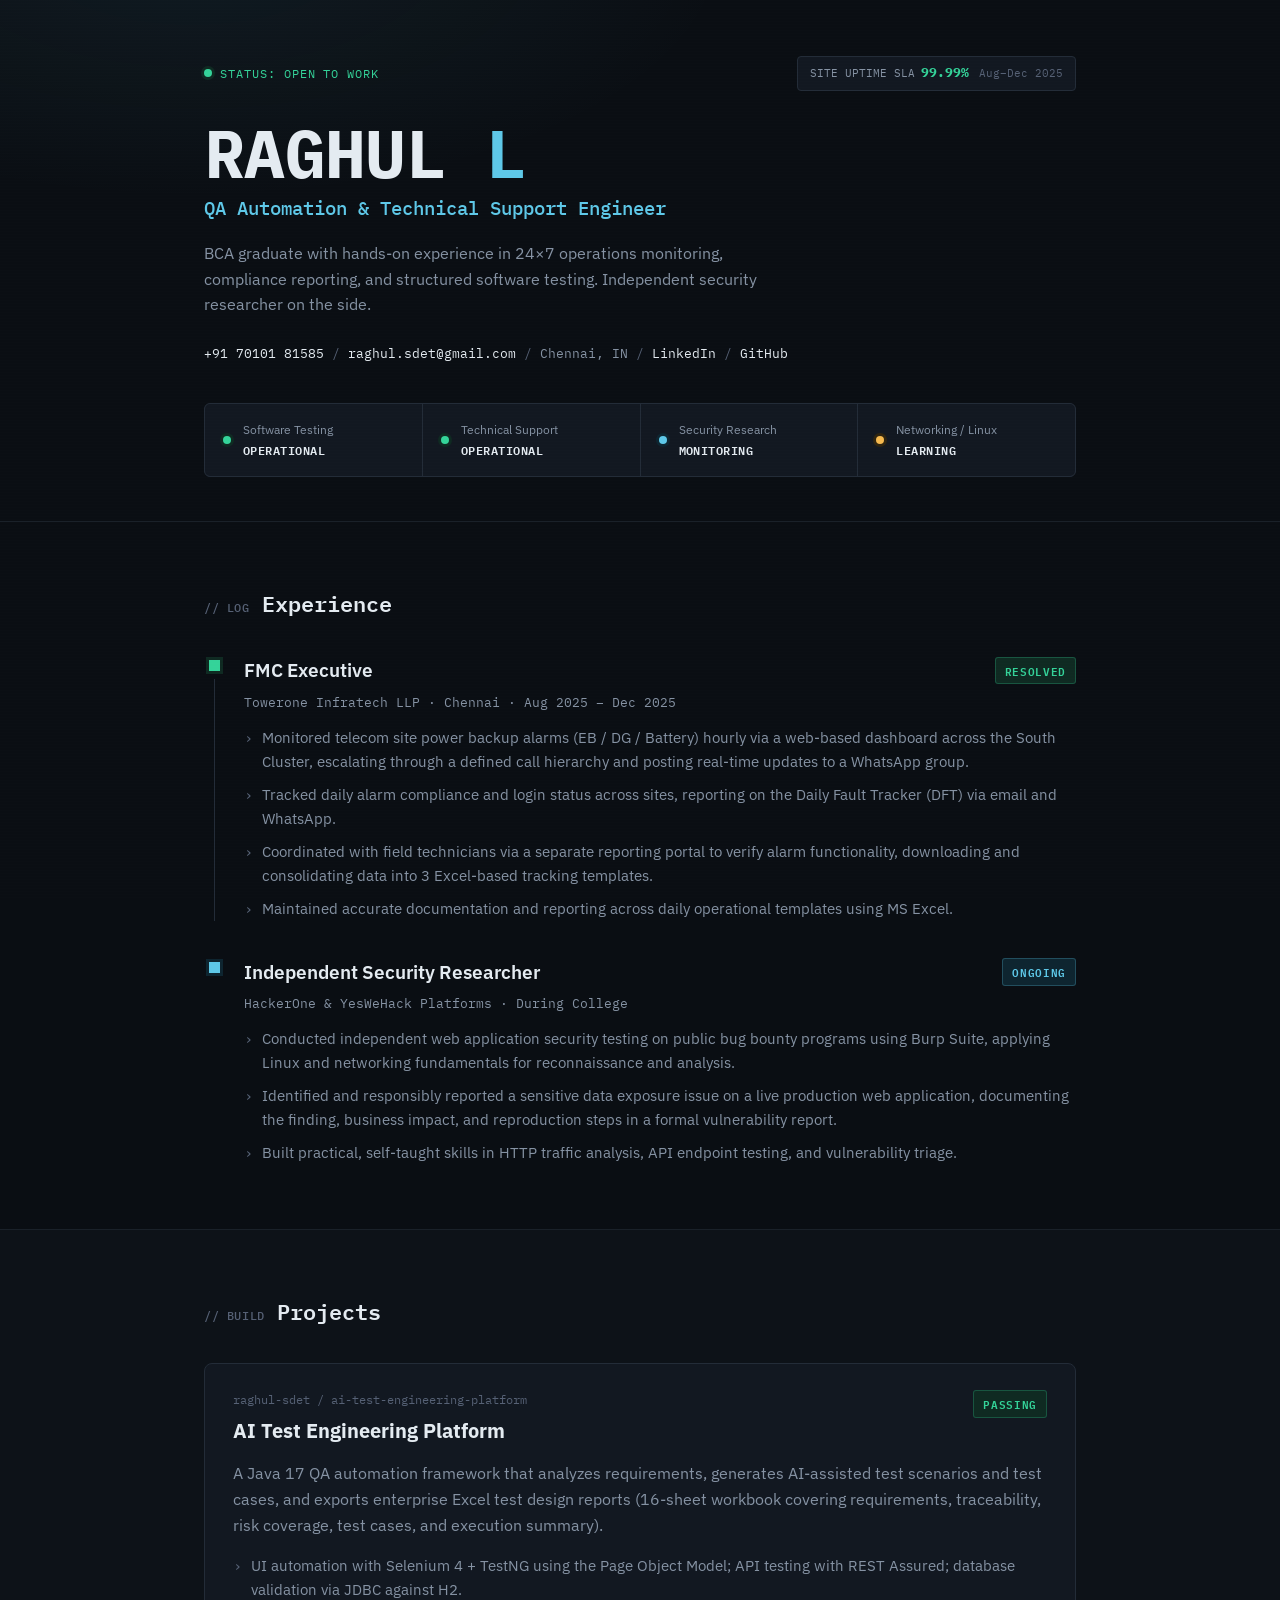
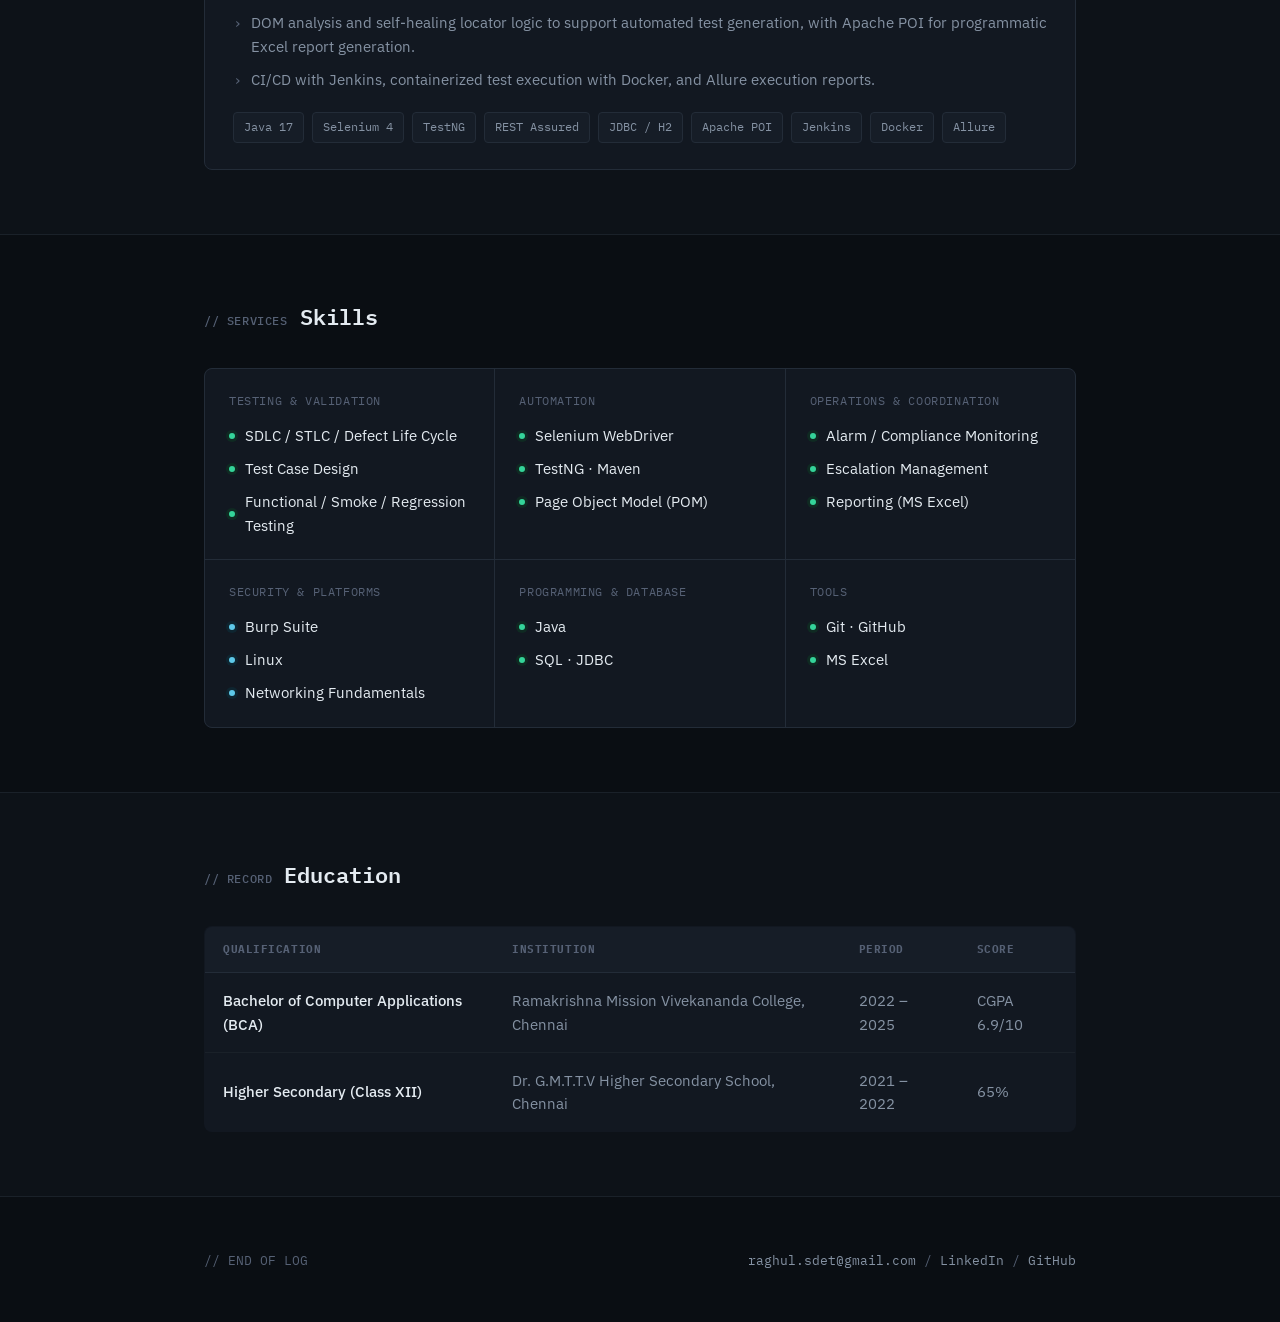
==== index.html @ d91e7045 "Add files via upload" ====
<!DOCTYPE html>
<html lang="en">
<head>
<meta charset="UTF-8">
<meta name="viewport" content="width=device-width, initial-scale=1.0">
<title>Raghul L — QA Automation &amp; Technical Support Engineer</title>
<meta name="description" content="Raghul L — QA Automation and Technical Support Engineer. Manual &amp; automation testing, telecom FMC operations, independent security research.">
<link rel="preconnect" href="https://fonts.googleapis.com">
<link rel="preconnect" href="https://fonts.gstatic.com" crossorigin>
<link href="https://fonts.googleapis.com/css2?family=IBM+Plex+Mono:wght@400;500;600;700&family=IBM+Plex+Sans:wght@400;500;600;700&display=swap" rel="stylesheet">
<link rel="stylesheet" href="style.css">
</head>
<body>

<div class="scanline" aria-hidden="true"></div>

<header class="hero">
  <div class="wrap">
    <div class="hero-top">
      <span class="eyebrow"><span class="dot dot-ok" aria-hidden="true"></span>STATUS: OPEN TO WORK</span>
      <span class="uptime-chip">SITE UPTIME SLA <strong>99.99%</strong><span class="uptime-sub">Aug–Dec 2025</span></span>
    </div>

    <h1 class="hero-name">RAGHUL <span class="cursor">L</span></h1>
    <p class="hero-role">QA Automation &amp; Technical Support Engineer</p>
    <p class="hero-desc">BCA graduate with hands-on experience in 24×7 operations monitoring, compliance
      reporting, and structured software testing. Independent security researcher on the side.</p>

    <div class="hero-contact">
      <a href="tel:+917010181585">+91 70101 81585</a>
      <span class="sep">/</span>
      <a href="mailto:raghul.sdet@gmail.com">raghul.sdet@gmail.com</a>
      <span class="sep">/</span>
      <span>Chennai, IN</span>
      <span class="sep">/</span>
      <a href="https://www.linkedin.com/in/raghul-l-b46627315/" target="_blank" rel="noopener">LinkedIn</a>
      <span class="sep">/</span>
      <a href="https://github.com/Raghul-sdet" target="_blank" rel="noopener">GitHub</a>
    </div>

    <div class="status-grid" role="list">
      <div class="status-card" role="listitem">
        <span class="status-dot dot-ok"></span>
        <div>
          <p class="status-label">Software Testing</p>
          <p class="status-value">OPERATIONAL</p>
        </div>
      </div>
      <div class="status-card" role="listitem">
        <span class="status-dot dot-ok"></span>
        <div>
          <p class="status-label">Technical Support</p>
          <p class="status-value">OPERATIONAL</p>
        </div>
      </div>
      <div class="status-card" role="listitem">
        <span class="status-dot dot-info"></span>
        <div>
          <p class="status-label">Security Research</p>
          <p class="status-value">MONITORING</p>
        </div>
      </div>
      <div class="status-card" role="listitem">
        <span class="status-dot dot-warn"></span>
        <div>
          <p class="status-label">Networking / Linux</p>
          <p class="status-value">LEARNING</p>
        </div>
      </div>
    </div>
  </div>
</header>

<main>

  <section class="section" id="experience" aria-labelledby="experience-h">
    <div class="wrap">
      <h2 id="experience-h" class="section-title"><span class="tag">// LOG</span>Experience</h2>

      <div class="log">
        <article class="log-entry reveal">
          <div class="log-rail">
            <span class="log-dot dot-ok"></span>
            <span class="log-line" aria-hidden="true"></span>
          </div>
          <div class="log-body">
            <div class="log-head">
              <h3>FMC Executive</h3>
              <span class="badge badge-ok">RESOLVED</span>
            </div>
            <p class="log-meta">Towerone Infratech LLP · Chennai · <time>Aug 2025 – Dec 2025</time></p>
            <ul>
              <li>Monitored telecom site power backup alarms (EB / DG / Battery) hourly via a web-based
                dashboard across the South Cluster, escalating through a defined call hierarchy and
                posting real-time updates to a WhatsApp group.</li>
              <li>Tracked daily alarm compliance and login status across sites, reporting on the Daily
                Fault Tracker (DFT) via email and WhatsApp.</li>
              <li>Coordinated with field technicians via a separate reporting portal to verify alarm
                functionality, downloading and consolidating data into 3 Excel-based tracking templates.</li>
              <li>Maintained accurate documentation and reporting across daily operational templates
                using MS Excel.</li>
            </ul>
          </div>
        </article>

        <article class="log-entry reveal">
          <div class="log-rail">
            <span class="log-dot dot-info"></span>
          </div>
          <div class="log-body">
            <div class="log-head">
              <h3>Independent Security Researcher</h3>
              <span class="badge badge-info">ONGOING</span>
            </div>
            <p class="log-meta">HackerOne &amp; YesWeHack Platforms · During College</p>
            <ul>
              <li>Conducted independent web application security testing on public bug bounty programs
                using Burp Suite, applying Linux and networking fundamentals for reconnaissance and
                analysis.</li>
              <li>Identified and responsibly reported a sensitive data exposure issue on a live
                production web application, documenting the finding, business impact, and reproduction
                steps in a formal vulnerability report.</li>
              <li>Built practical, self-taught skills in HTTP traffic analysis, API endpoint testing,
                and vulnerability triage.</li>
            </ul>
          </div>
        </article>
      </div>
    </div>
  </section>

  <section class="section section-alt" id="projects" aria-labelledby="projects-h">
    <div class="wrap">
      <h2 id="projects-h" class="section-title"><span class="tag">// BUILD</span>Projects</h2>

      <div class="build-card reveal">
        <div class="build-head">
          <div>
            <p class="build-repo">raghul-sdet / ai-test-engineering-platform</p>
            <h3>AI Test Engineering Platform</h3>
          </div>
          <span class="badge badge-ok">PASSING</span>
        </div>
        <p class="build-desc">A Java 17 QA automation framework that analyzes requirements, generates
          AI-assisted test scenarios and test cases, and exports enterprise Excel test design reports
          (16-sheet workbook covering requirements, traceability, risk coverage, test cases, and
          execution summary).</p>
        <ul>
          <li>UI automation with Selenium 4 + TestNG using the Page Object Model; API testing with REST
            Assured; database validation via JDBC against H2.</li>
          <li>DOM analysis and self-healing locator logic to support automated test generation, with
            Apache POI for programmatic Excel report generation.</li>
          <li>CI/CD with Jenkins, containerized test execution with Docker, and Allure execution
            reports.</li>
        </ul>
        <div class="chips">
          <span>Java 17</span><span>Selenium 4</span><span>TestNG</span><span>REST Assured</span>
          <span>JDBC / H2</span><span>Apache POI</span><span>Jenkins</span><span>Docker</span><span>Allure</span>
        </div>
      </div>
    </div>
  </section>

  <section class="section" id="skills" aria-labelledby="skills-h">
    <div class="wrap">
      <h2 id="skills-h" class="section-title"><span class="tag">// SERVICES</span>Skills</h2>

      <div class="service-grid">
        <div class="service-group reveal">
          <p class="service-group-title">Testing &amp; Validation</p>
          <ul class="service-list">
            <li><span class="status-dot dot-ok sm"></span>SDLC / STLC / Defect Life Cycle</li>
            <li><span class="status-dot dot-ok sm"></span>Test Case Design</li>
            <li><span class="status-dot dot-ok sm"></span>Functional / Smoke / Regression Testing</li>
          </ul>
        </div>
        <div class="service-group reveal">
          <p class="service-group-title">Automation</p>
          <ul class="service-list">
            <li><span class="status-dot dot-ok sm"></span>Selenium WebDriver</li>
            <li><span class="status-dot dot-ok sm"></span>TestNG · Maven</li>
            <li><span class="status-dot dot-ok sm"></span>Page Object Model (POM)</li>
          </ul>
        </div>
        <div class="service-group reveal">
          <p class="service-group-title">Operations &amp; Coordination</p>
          <ul class="service-list">
            <li><span class="status-dot dot-ok sm"></span>Alarm / Compliance Monitoring</li>
            <li><span class="status-dot dot-ok sm"></span>Escalation Management</li>
            <li><span class="status-dot dot-ok sm"></span>Reporting (MS Excel)</li>
          </ul>
        </div>
        <div class="service-group reveal">
          <p class="service-group-title">Security &amp; Platforms</p>
          <ul class="service-list">
            <li><span class="status-dot dot-info sm"></span>Burp Suite</li>
            <li><span class="status-dot dot-info sm"></span>Linux</li>
            <li><span class="status-dot dot-info sm"></span>Networking Fundamentals</li>
          </ul>
        </div>
        <div class="service-group reveal">
          <p class="service-group-title">Programming &amp; Database</p>
          <ul class="service-list">
            <li><span class="status-dot dot-ok sm"></span>Java</li>
            <li><span class="status-dot dot-ok sm"></span>SQL · JDBC</li>
          </ul>
        </div>
        <div class="service-group reveal">
          <p class="service-group-title">Tools</p>
          <ul class="service-list">
            <li><span class="status-dot dot-ok sm"></span>Git · GitHub</li>
            <li><span class="status-dot dot-ok sm"></span>MS Excel</li>
          </ul>
        </div>
      </div>
    </div>
  </section>

  <section class="section section-alt" id="education" aria-labelledby="education-h">
    <div class="wrap">
      <h2 id="education-h" class="section-title"><span class="tag">// RECORD</span>Education</h2>

      <table class="record-table reveal">
        <thead>
          <tr><th>Qualification</th><th>Institution</th><th>Period</th><th>Score</th></tr>
        </thead>
        <tbody>
          <tr>
            <td>Bachelor of Computer Applications (BCA)</td>
            <td>Ramakrishna Mission Vivekananda College, Chennai</td>
            <td>2022 – 2025</td>
            <td>CGPA 6.9/10</td>
          </tr>
          <tr>
            <td>Higher Secondary (Class XII)</td>
            <td>Dr. G.M.T.T.V Higher Secondary School, Chennai</td>
            <td>2021 – 2022</td>
            <td>65%</td>
          </tr>
        </tbody>
      </table>
    </div>
  </section>

</main>

<footer class="footer">
  <div class="wrap footer-inner">
    <p>// END OF LOG</p>
    <p class="footer-links">
      <a href="mailto:raghul.sdet@gmail.com">raghul.sdet@gmail.com</a>
      <span class="sep">/</span>
      <a href="https://www.linkedin.com/in/raghul-l-b46627315/" target="_blank" rel="noopener">LinkedIn</a>
      <span class="sep">/</span>
      <a href="https://github.com/Raghul-sdet" target="_blank" rel="noopener">GitHub</a>
    </p>
  </div>
</footer>

<script src="script.js"></script>
</body>
</html>
---- style.css ----
/* ===================================================================
   TOKENS
   =================================================================== */
:root{
  --bg:            #0A0E13;
  --bg-alt:        #0D1218;
  --panel:         #121821;
  --panel-2:       #161D27;
  --border:        #232C38;
  --border-soft:   #1A2129;
  --text:          #E4EBF1;
  --text-muted:    #8592A3;
  --text-dim:      #566175;

  --ok:            #34D399;
  --ok-dim:        #0F2A22;
  --info:          #5EC8E8;
  --info-dim:      #0E2530;
  --warn:          #F5B84E;
  --warn-dim:      #2E2410;
  --alert:         #F0616B;

  --font-display:  'IBM Plex Mono', ui-monospace, monospace;
  --font-body:     'IBM Plex Sans', -apple-system, sans-serif;

  --max: 920px;
}

*{ box-sizing:border-box; }
html{ scroll-behavior:smooth; }

body{
  margin:0;
  background:var(--bg);
  color:var(--text);
  font-family:var(--font-body);
  line-height:1.6;
  -webkit-font-smoothing:antialiased;
}

.wrap{
  max-width:var(--max);
  margin:0 auto;
  padding:0 24px;
}

a{ color:var(--info); text-decoration:none; }
a:hover{ text-decoration:underline; }
a:focus-visible, button:focus-visible{
  outline:2px solid var(--info);
  outline-offset:3px;
  border-radius:2px;
}

ul{ margin:0; padding:0; list-style:none; }

/* faint scanline texture, purely decorative */
.scanline{
  position:fixed; inset:0; pointer-events:none; z-index:50;
  background:repeating-linear-gradient(
    to bottom, rgba(255,255,255,0.012) 0px, rgba(255,255,255,0.012) 1px,
    transparent 1px, transparent 3px
  );
  mix-blend-mode:overlay;
}

/* ===================================================================
   STATUS DOTS / BADGES  (shared vocabulary used throughout)
   =================================================================== */
.dot, .status-dot{
  display:inline-block;
  width:8px; height:8px;
  border-radius:50%;
  flex-shrink:0;
}
.status-dot.sm{ width:6px; height:6px; margin-right:10px; }

.dot-ok, .status-dot.dot-ok, .log-dot.dot-ok{ background:var(--ok); box-shadow:0 0 0 3px var(--ok-dim); }
.dot-info, .status-dot.dot-info, .log-dot.dot-info{ background:var(--info); box-shadow:0 0 0 3px var(--info-dim); }
.dot-warn, .status-dot.dot-warn{ background:var(--warn); box-shadow:0 0 0 3px var(--warn-dim); }

.dot-ok{ animation:pulse-ok 2.6s ease-in-out infinite; }
@keyframes pulse-ok{
  0%,100%{ box-shadow:0 0 0 3px var(--ok-dim); }
  50%{ box-shadow:0 0 0 5px var(--ok-dim); }
}

.badge{
  font-family:var(--font-display);
  font-size:11px;
  font-weight:600;
  letter-spacing:.06em;
  padding:4px 9px;
  border-radius:3px;
  border:1px solid transparent;
  white-space:nowrap;
}
.badge-ok{ color:var(--ok); background:var(--ok-dim); border-color:rgba(52,211,153,.25); }
.badge-info{ color:var(--info); background:var(--info-dim); border-color:rgba(94,200,232,.25); }

/* ===================================================================
   HERO
   =================================================================== */
.hero{
  border-bottom:1px solid var(--border-soft);
  padding:56px 0 44px;
  background:
    radial-gradient(ellipse 900px 420px at 15% -10%, rgba(94,200,232,.07), transparent 60%),
    var(--bg);
}

.hero-top{
  display:flex;
  align-items:center;
  justify-content:space-between;
  flex-wrap:wrap;
  gap:12px;
  margin-bottom:28px;
}

.eyebrow{
  font-family:var(--font-display);
  font-size:12px;
  letter-spacing:.08em;
  color:var(--ok);
  display:inline-flex;
  align-items:center;
  gap:8px;
}

.uptime-chip{
  font-family:var(--font-display);
  font-size:11px;
  color:var(--text-muted);
  border:1px solid var(--border);
  background:var(--panel);
  padding:6px 12px;
  border-radius:4px;
  display:inline-flex;
  align-items:baseline;
  gap:6px;
}
.uptime-chip strong{ color:var(--ok); font-size:13px; }
.uptime-sub{ color:var(--text-dim); margin-left:4px; }

.hero-name{
  font-family:var(--font-display);
  font-weight:700;
  font-size:clamp(40px, 8vw, 68px);
  letter-spacing:-.01em;
  margin:0 0 6px;
  line-height:1;
}
.cursor{
  display:inline-block;
  color:var(--info);
  animation:blink 1.1s step-end infinite;
}
@keyframes blink{ 50%{ opacity:0; } }

.hero-role{
  font-family:var(--font-display);
  font-size:clamp(15px, 2.4vw, 19px);
  color:var(--info);
  margin:0 0 18px;
  font-weight:500;
}

.hero-desc{
  max-width:60ch;
  color:var(--text-muted);
  font-size:16px;
  margin:0 0 26px;
}

.hero-contact{
  font-family:var(--font-display);
  font-size:13px;
  color:var(--text-muted);
  display:flex;
  flex-wrap:wrap;
  gap:8px;
  align-items:center;
  margin-bottom:38px;
}
.hero-contact a{ color:var(--text); }
.hero-contact a:hover{ color:var(--info); }
.sep{ color:var(--text-dim); }

.status-grid{
  display:flex;
  flex-wrap:wrap;
  gap:1px;
  background:var(--border);
  border:1px solid var(--border);
  border-radius:6px;
  overflow:hidden;
}
.status-card{
  background:var(--panel);
  padding:16px 18px;
  display:flex;
  align-items:center;
  gap:12px;
  flex:1 1 210px;
}
.status-label{
  margin:0 0 2px;
  font-size:12px;
  color:var(--text-muted);
}
.status-value{
  margin:0;
  font-family:var(--font-display);
  font-size:12px;
  font-weight:600;
  letter-spacing:.04em;
  color:var(--text);
}

/* ===================================================================
   SECTIONS
   =================================================================== */
.section{ padding:64px 0; }
.section-alt{ background:var(--bg-alt); border-top:1px solid var(--border-soft); border-bottom:1px solid var(--border-soft); }

.section-title{
  font-family:var(--font-display);
  font-size:22px;
  font-weight:600;
  margin:0 0 34px;
  display:flex;
  align-items:baseline;
  gap:12px;
}
.tag{
  font-size:12px;
  color:var(--text-dim);
  font-weight:500;
  letter-spacing:.05em;
}

/* ---- experience log ---- */
.log-entry{
  display:grid;
  grid-template-columns:20px 1fr;
  gap:20px;
  padding-bottom:36px;
}
.log-entry:last-child{ padding-bottom:0; }
.log-rail{ display:flex; flex-direction:column; align-items:center; }
.log-dot{ width:11px; height:11px; margin-top:5px; }
.log-line{ flex:1; width:1px; background:var(--border); margin-top:8px; }

.log-head{
  display:flex;
  align-items:center;
  justify-content:space-between;
  gap:12px;
  flex-wrap:wrap;
}
.log-head h3{ margin:0; font-size:19px; font-weight:600; }
.log-meta{
  font-family:var(--font-display);
  font-size:12.5px;
  color:var(--text-muted);
  margin:6px 0 14px;
}
.log-body ul{ display:flex; flex-direction:column; gap:9px; }
.log-body li{
  position:relative;
  padding-left:18px;
  color:var(--text-muted);
  font-size:15px;
}
.log-body li::before{
  content:"›";
  position:absolute; left:0; top:0;
  color:var(--text-dim);
  font-family:var(--font-display);
}

/* ---- build card (projects) ---- */
.build-card{
  background:var(--panel);
  border:1px solid var(--border);
  border-radius:8px;
  padding:26px 28px;
}
.build-head{
  display:flex;
  align-items:flex-start;
  justify-content:space-between;
  gap:16px;
  margin-bottom:14px;
}
.build-repo{
  font-family:var(--font-display);
  font-size:12px;
  color:var(--text-dim);
  margin:0 0 6px;
}
.build-head h3{ margin:0; font-size:20px; }
.build-desc{ color:var(--text-muted); margin:0 0 16px; }
.build-card ul{ display:flex; flex-direction:column; gap:9px; margin-bottom:20px; }
.build-card li{
  position:relative;
  padding-left:18px;
  color:var(--text-muted);
  font-size:15px;
}
.build-card li::before{
  content:"›";
  position:absolute; left:0; top:0;
  color:var(--text-dim);
  font-family:var(--font-display);
}
.chips{ display:flex; flex-wrap:wrap; gap:8px; }
.chips span{
  font-family:var(--font-display);
  font-size:11.5px;
  color:var(--text-muted);
  border:1px solid var(--border);
  background:var(--panel-2);
  padding:5px 10px;
  border-radius:4px;
}

/* ---- skills / services ---- */
.service-grid{
  display:flex;
  flex-wrap:wrap;
  gap:1px;
  background:var(--border);
  border:1px solid var(--border);
  border-radius:8px;
  overflow:hidden;
}
.service-group{ background:var(--panel); padding:22px 24px; flex:1 1 260px; }
.service-group-title{
  font-family:var(--font-display);
  font-size:12px;
  letter-spacing:.05em;
  color:var(--text-dim);
  margin:0 0 14px;
  text-transform:uppercase;
}
.service-list{ display:flex; flex-direction:column; gap:10px; }
.service-list li{ display:flex; align-items:center; font-size:14.5px; color:var(--text); }

/* ---- education table ---- */
.record-table{
  width:100%;
  border-collapse:collapse;
  font-size:14.5px;
  background:var(--panel);
  border:1px solid var(--border);
  border-radius:8px;
  overflow:hidden;
}
.record-table th{
  text-align:left;
  font-family:var(--font-display);
  font-size:11px;
  letter-spacing:.05em;
  text-transform:uppercase;
  color:var(--text-dim);
  padding:14px 18px;
  border-bottom:1px solid var(--border);
  background:var(--panel-2);
}
.record-table td{
  padding:16px 18px;
  border-bottom:1px solid var(--border-soft);
  color:var(--text-muted);
}
.record-table tr:last-child td{ border-bottom:none; }
.record-table td:first-child{ color:var(--text); font-weight:500; }

/* ===================================================================
   FOOTER
   =================================================================== */
.footer{ padding:40px 0; }
.footer-inner{
  display:flex;
  align-items:center;
  justify-content:space-between;
  flex-wrap:wrap;
  gap:12px;
  font-family:var(--font-display);
  font-size:12.5px;
  color:var(--text-dim);
}
.footer-links a{ color:var(--text-muted); }
.footer-links a:hover{ color:var(--info); }

/* ===================================================================
   REVEAL ON SCROLL
   =================================================================== */
.reveal{
  opacity:0;
  transform:translateY(14px);
  transition:opacity .6s ease, transform .6s ease;
}
.reveal.in{ opacity:1; transform:translateY(0); }

@media (prefers-reduced-motion: reduce){
  html{ scroll-behavior:auto; }
  .dot-ok, .cursor{ animation:none; }
  .reveal{ opacity:1; transform:none; transition:none; }
}

/* ===================================================================
   RESPONSIVE
   =================================================================== */
@media (max-width: 760px){
  .log-entry{ grid-template-columns:14px 1fr; gap:14px; }
  .record-table{ display:block; overflow-x:auto; white-space:nowrap; }
}
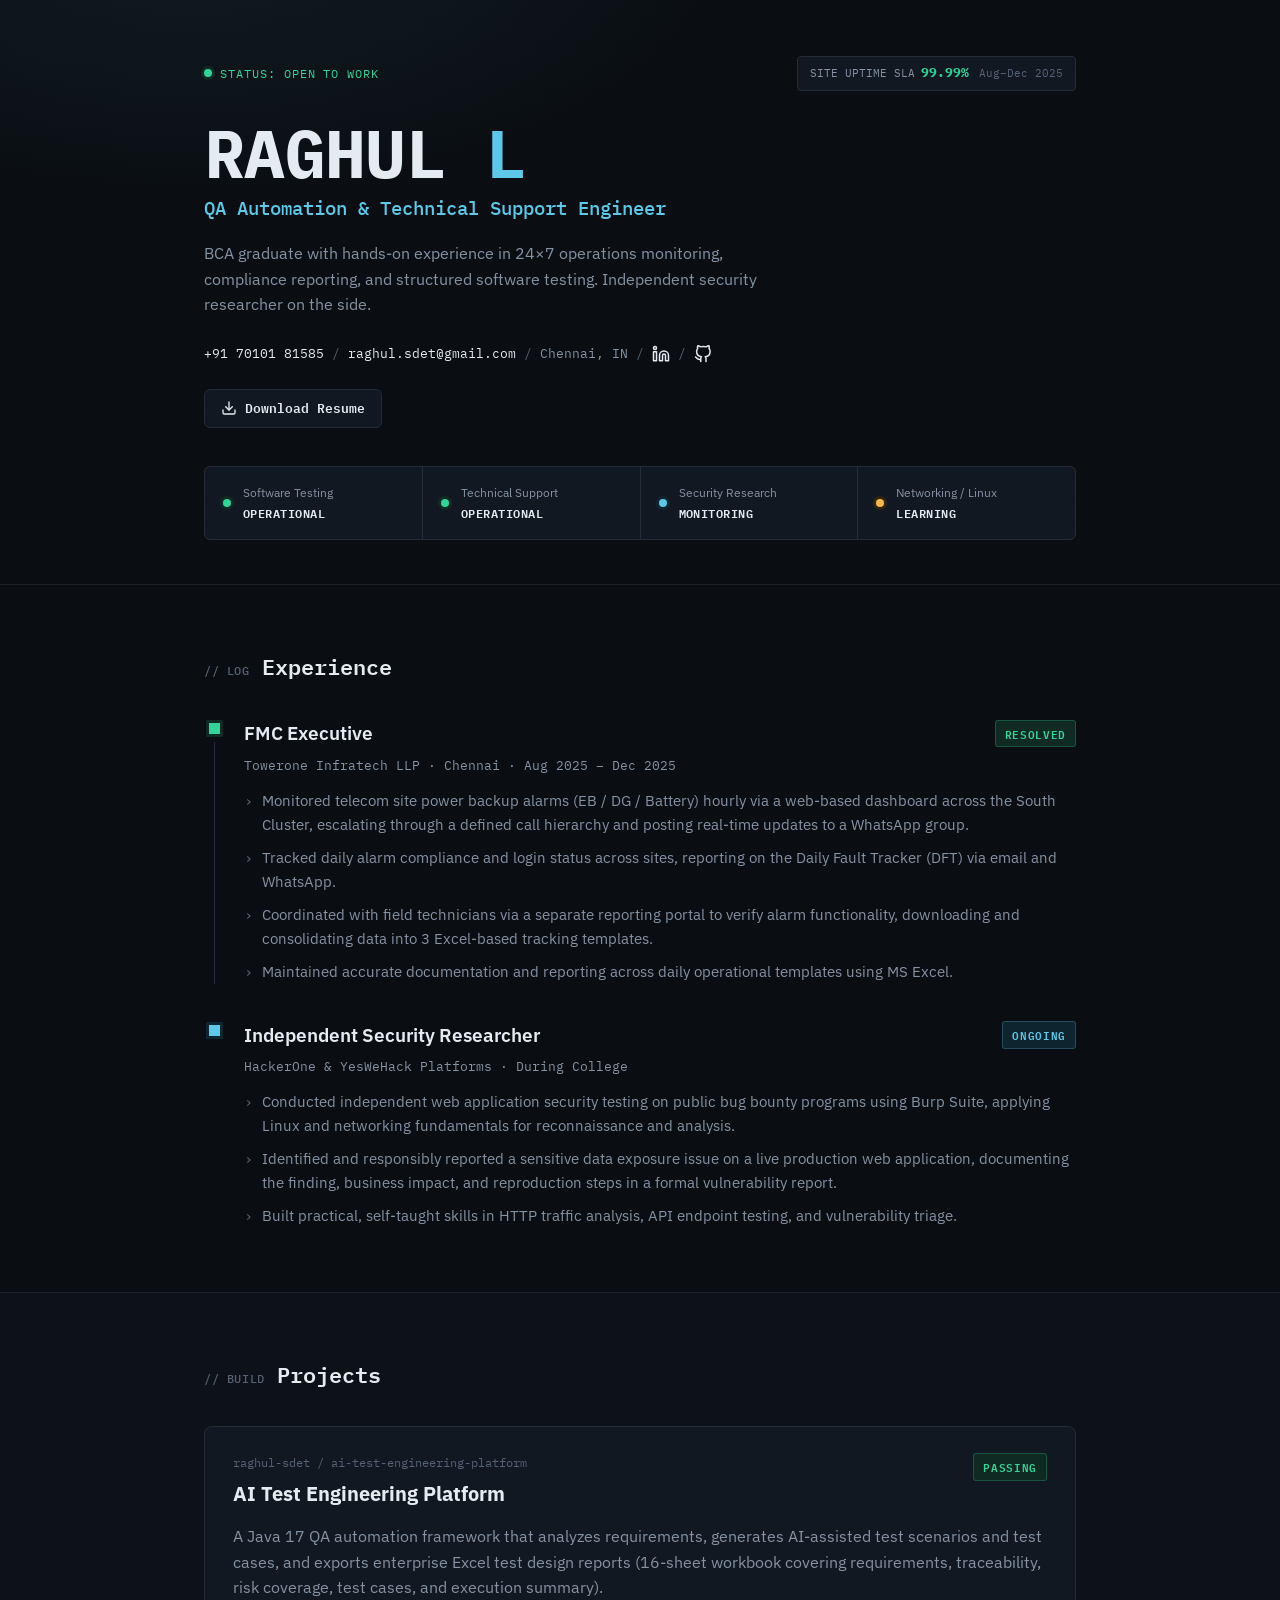
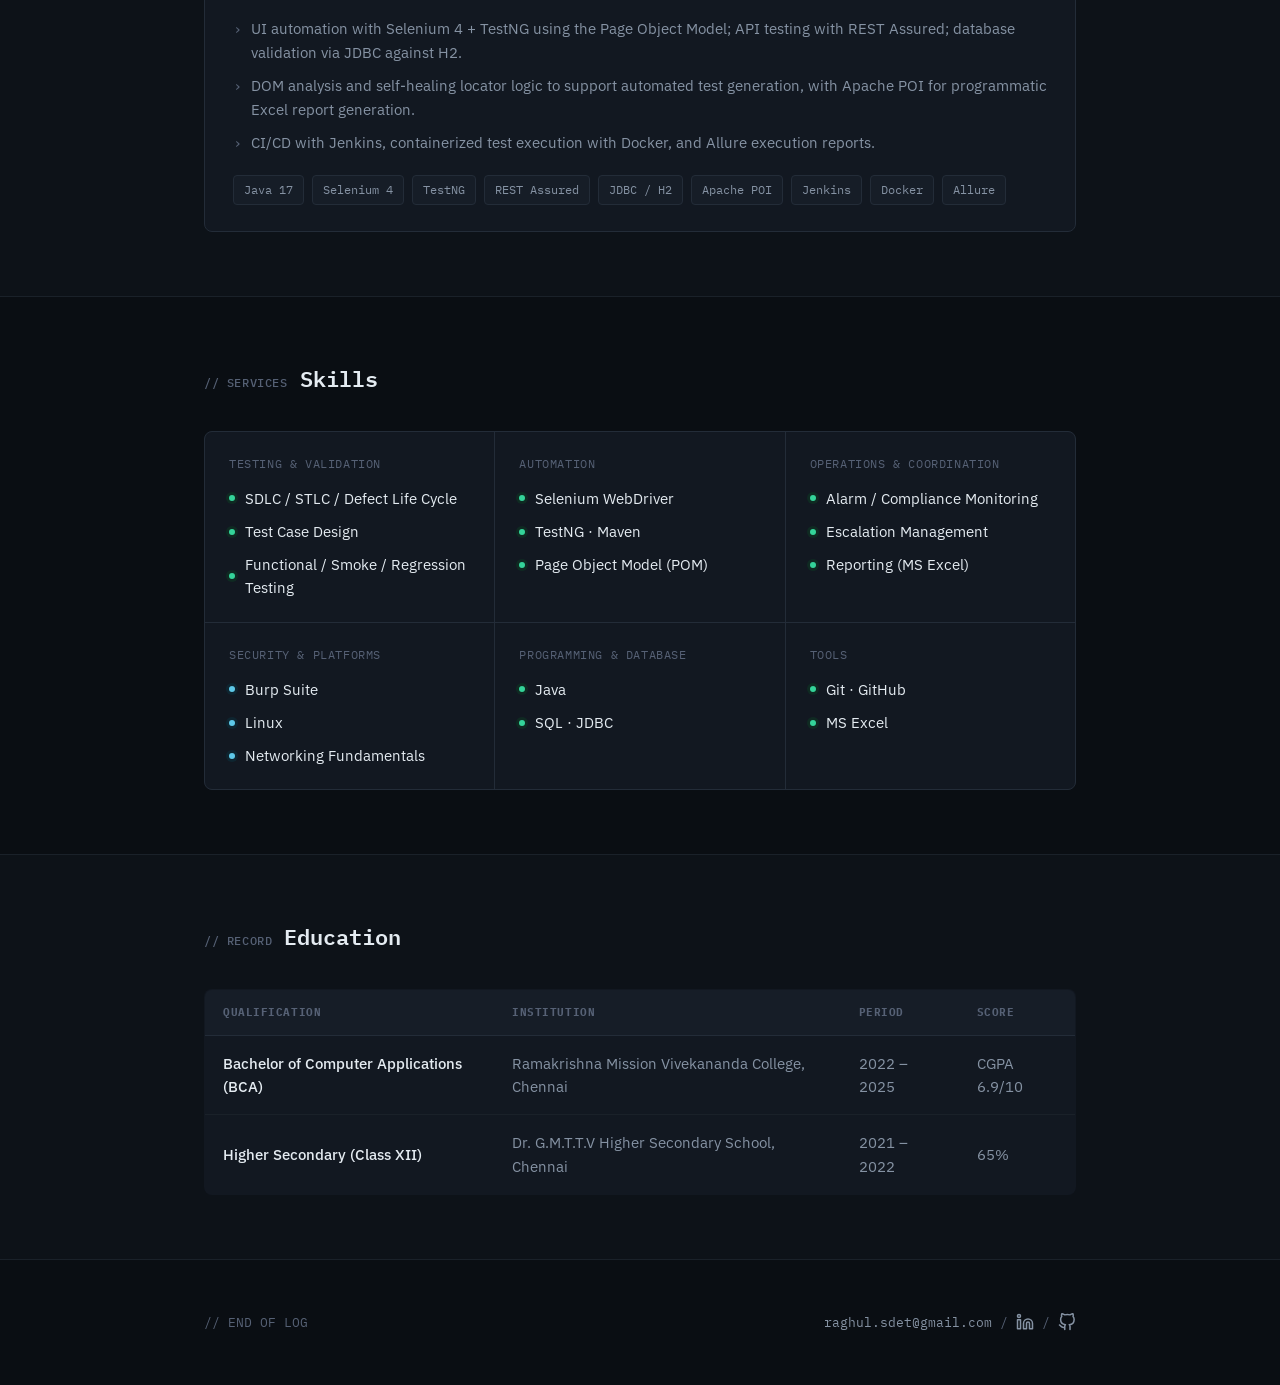
==== commit f996a530: "Enhance contact links with SVGs and add Download Resume button" ====
--- a/index.html
+++ b/index.html
@@ -33,9 +33,20 @@
       <span class="sep">/</span>
       <span>Chennai, IN</span>
       <span class="sep">/</span>
-      <a href="https://www.linkedin.com/in/raghul-l-b46627315/" target="_blank" rel="noopener">LinkedIn</a>
-      <span class="sep">/</span>
-      <a href="https://github.com/Raghul-sdet" target="_blank" rel="noopener">GitHub</a>
+      <a href="https://www.linkedin.com/in/raghul-l-b46627315/" target="_blank" rel="noopener" aria-label="LinkedIn profile" class="icon-link">
+        <svg width="18" height="18" viewBox="0 0 24 24" fill="none" stroke="currentColor" stroke-width="2" stroke-linecap="round" stroke-linejoin="round"><path d="M16 8a6 6 0 0 1 6 6v7h-4v-7a2 2 0 0 0-2-2 2 2 0 0 0-2 2v7h-4v-7a6 6 0 0 1 6-6z"></path><rect x="2" y="9" width="4" height="12"></rect><circle cx="4" cy="4" r="2"></circle></svg>
+      </a>
+      <span class="sep">/</span>
+      <a href="https://github.com/Raghul-sdet" target="_blank" rel="noopener" aria-label="GitHub profile" class="icon-link">
+        <svg width="18" height="18" viewBox="0 0 24 24" fill="none" stroke="currentColor" stroke-width="2" stroke-linecap="round" stroke-linejoin="round"><path d="M9 19c-5 1.5-5-2.5-7-3m14 6v-3.87a3.37 3.37 0 0 0-.94-2.61c3.14-.35 6.44-1.54 6.44-7A5.44 5.44 0 0 0 20 4.77 5.07 5.07 0 0 0 19.91 1S18.73.65 16 2.48a13.38 13.38 0 0 0-7 0C6.27.65 5.09 1 5.09 1A5.07 5.07 0 0 0 5 4.77a5.44 5.44 0 0 0-1.5 3.78c0 5.42 3.3 6.61 6.44 7A3.37 3.37 0 0 0 9 18.13V22"></path></svg>
+      </a>
+    </div>
+
+    <div class="hero-actions">
+      <a href="resume.pdf" download class="btn">
+        <svg width="16" height="16" viewBox="0 0 24 24" fill="none" stroke="currentColor" stroke-width="2" stroke-linecap="round" stroke-linejoin="round"><path d="M21 15v4a2 2 0 0 1-2 2H5a2 2 0 0 1-2-2v-4"></path><polyline points="7 10 12 15 17 10"></polyline><line x1="12" y1="15" x2="12" y2="3"></line></svg>
+        Download Resume
+      </a>
     </div>
 
     <div class="status-grid" role="list">
@@ -250,9 +261,13 @@
     <p class="footer-links">
       <a href="mailto:raghul.sdet@gmail.com">raghul.sdet@gmail.com</a>
       <span class="sep">/</span>
-      <a href="https://www.linkedin.com/in/raghul-l-b46627315/" target="_blank" rel="noopener">LinkedIn</a>
-      <span class="sep">/</span>
-      <a href="https://github.com/Raghul-sdet" target="_blank" rel="noopener">GitHub</a>
+      <a href="https://www.linkedin.com/in/raghul-l-b46627315/" target="_blank" rel="noopener" aria-label="LinkedIn profile" class="icon-link">
+        <svg width="18" height="18" viewBox="0 0 24 24" fill="none" stroke="currentColor" stroke-width="2" stroke-linecap="round" stroke-linejoin="round"><path d="M16 8a6 6 0 0 1 6 6v7h-4v-7a2 2 0 0 0-2-2 2 2 0 0 0-2 2v7h-4v-7a6 6 0 0 1 6-6z"></path><rect x="2" y="9" width="4" height="12"></rect><circle cx="4" cy="4" r="2"></circle></svg>
+      </a>
+      <span class="sep">/</span>
+      <a href="https://github.com/Raghul-sdet" target="_blank" rel="noopener" aria-label="GitHub profile" class="icon-link">
+        <svg width="18" height="18" viewBox="0 0 24 24" fill="none" stroke="currentColor" stroke-width="2" stroke-linecap="round" stroke-linejoin="round"><path d="M9 19c-5 1.5-5-2.5-7-3m14 6v-3.87a3.37 3.37 0 0 0-.94-2.61c3.14-.35 6.44-1.54 6.44-7A5.44 5.44 0 0 0 20 4.77 5.07 5.07 0 0 0 19.91 1S18.73.65 16 2.48a13.38 13.38 0 0 0-7 0C6.27.65 5.09 1 5.09 1A5.07 5.07 0 0 0 5 4.77a5.44 5.44 0 0 0-1.5 3.78c0 5.42 3.3 6.61 6.44 7A3.37 3.37 0 0 0 9 18.13V22"></path></svg>
+      </a>
     </p>
   </div>
 </footer>
--- a/style.css
+++ b/style.css
@@ -181,11 +181,48 @@
   flex-wrap:wrap;
   gap:8px;
   align-items:center;
-  margin-bottom:38px;
+  margin-bottom:24px;
 }
 .hero-contact a{ color:var(--text); }
 .hero-contact a:hover{ color:var(--info); }
 .sep{ color:var(--text-dim); }
+
+.icon-link{
+  display:inline-flex;
+  align-items:center;
+  color:var(--text-muted);
+  transition:color 0.2s;
+}
+.icon-link:hover{
+  color:var(--info);
+}
+.icon-link svg{
+  display:block;
+}
+
+.hero-actions{
+  margin-bottom:38px;
+}
+.btn{
+  display:inline-flex;
+  align-items:center;
+  gap:8px;
+  background:var(--panel);
+  border:1px solid var(--border);
+  color:var(--text);
+  font-family:var(--font-display);
+  font-size:13px;
+  font-weight:600;
+  padding:8px 16px;
+  border-radius:6px;
+  transition:background 0.2s, border-color 0.2s, color 0.2s;
+}
+.btn:hover{
+  background:var(--panel-2);
+  border-color:var(--info);
+  color:var(--info);
+  text-decoration:none;
+}
 
 .status-grid{
   display:flex;
@@ -391,6 +428,12 @@
   font-size:12.5px;
   color:var(--text-dim);
 }
+.footer-links{
+  display:flex;
+  align-items:center;
+  gap:8px;
+  flex-wrap:wrap;
+}
 .footer-links a{ color:var(--text-muted); }
 .footer-links a:hover{ color:var(--info); }
 
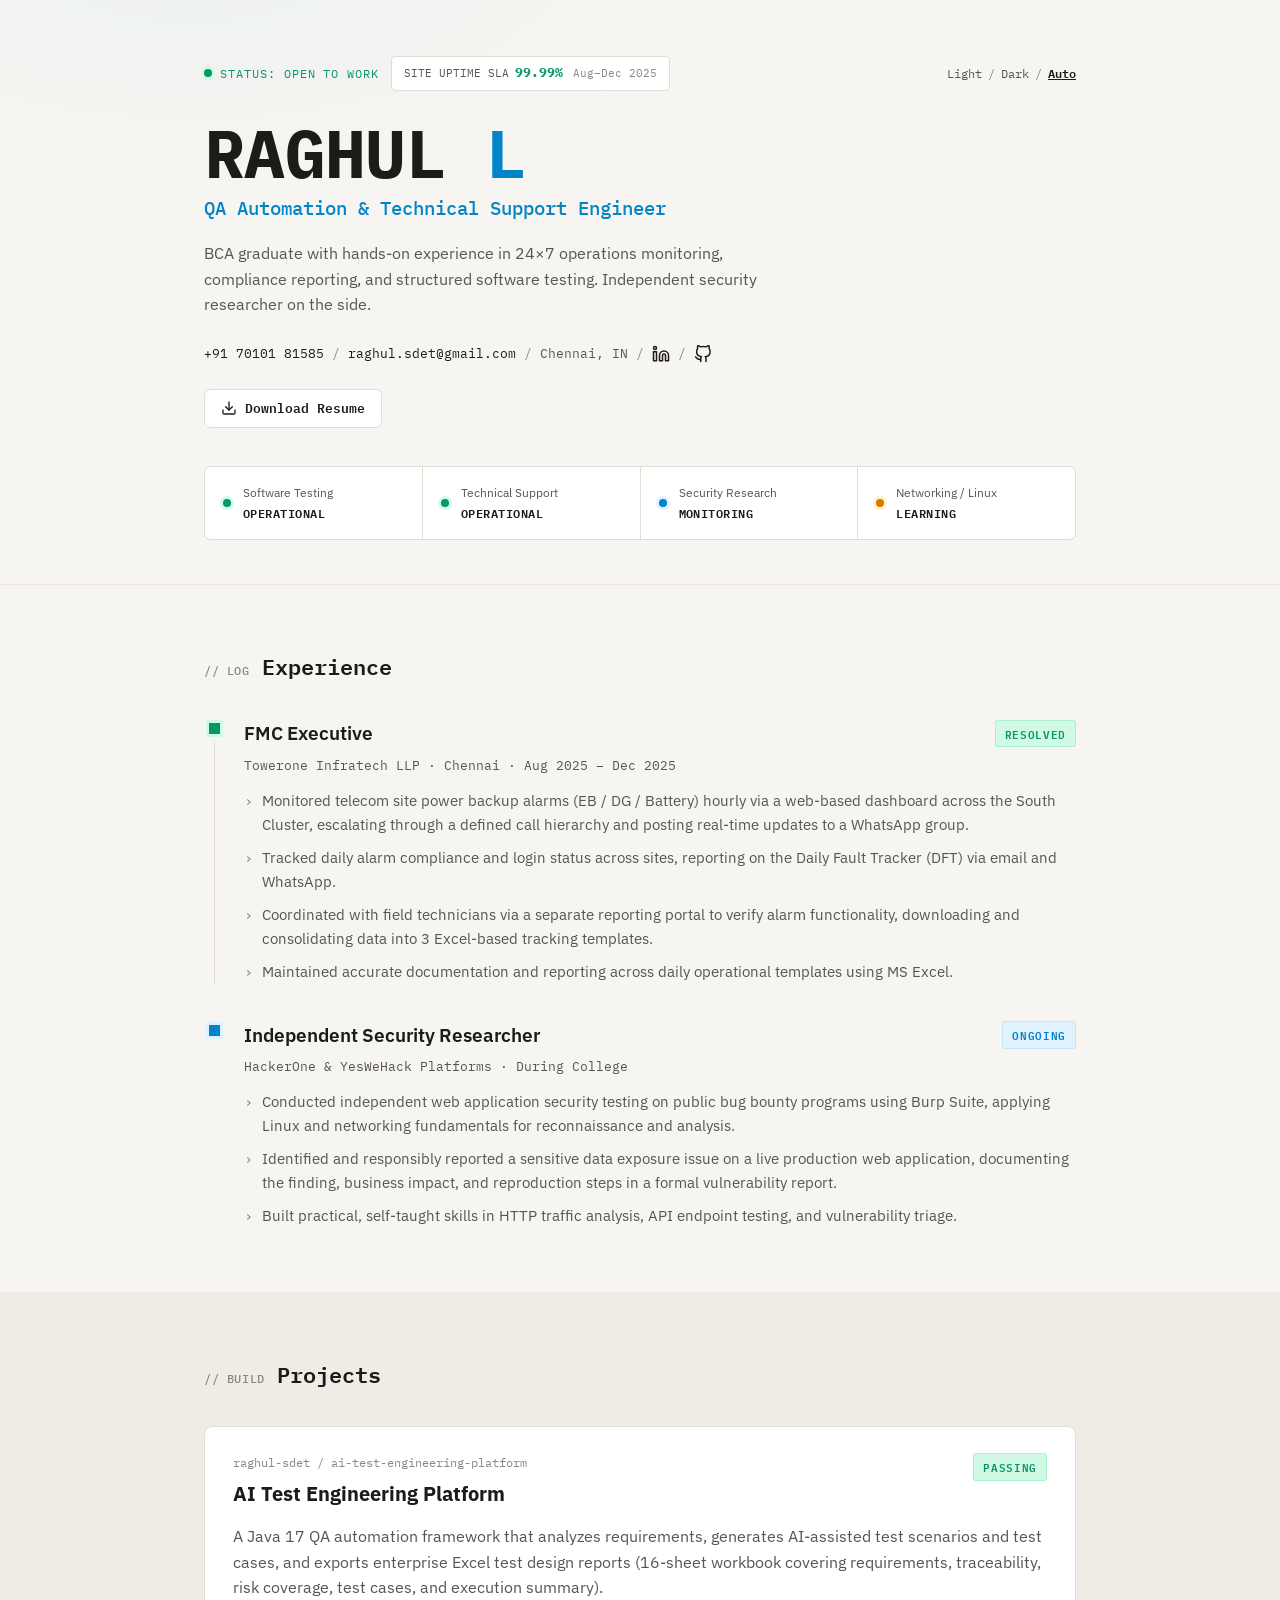
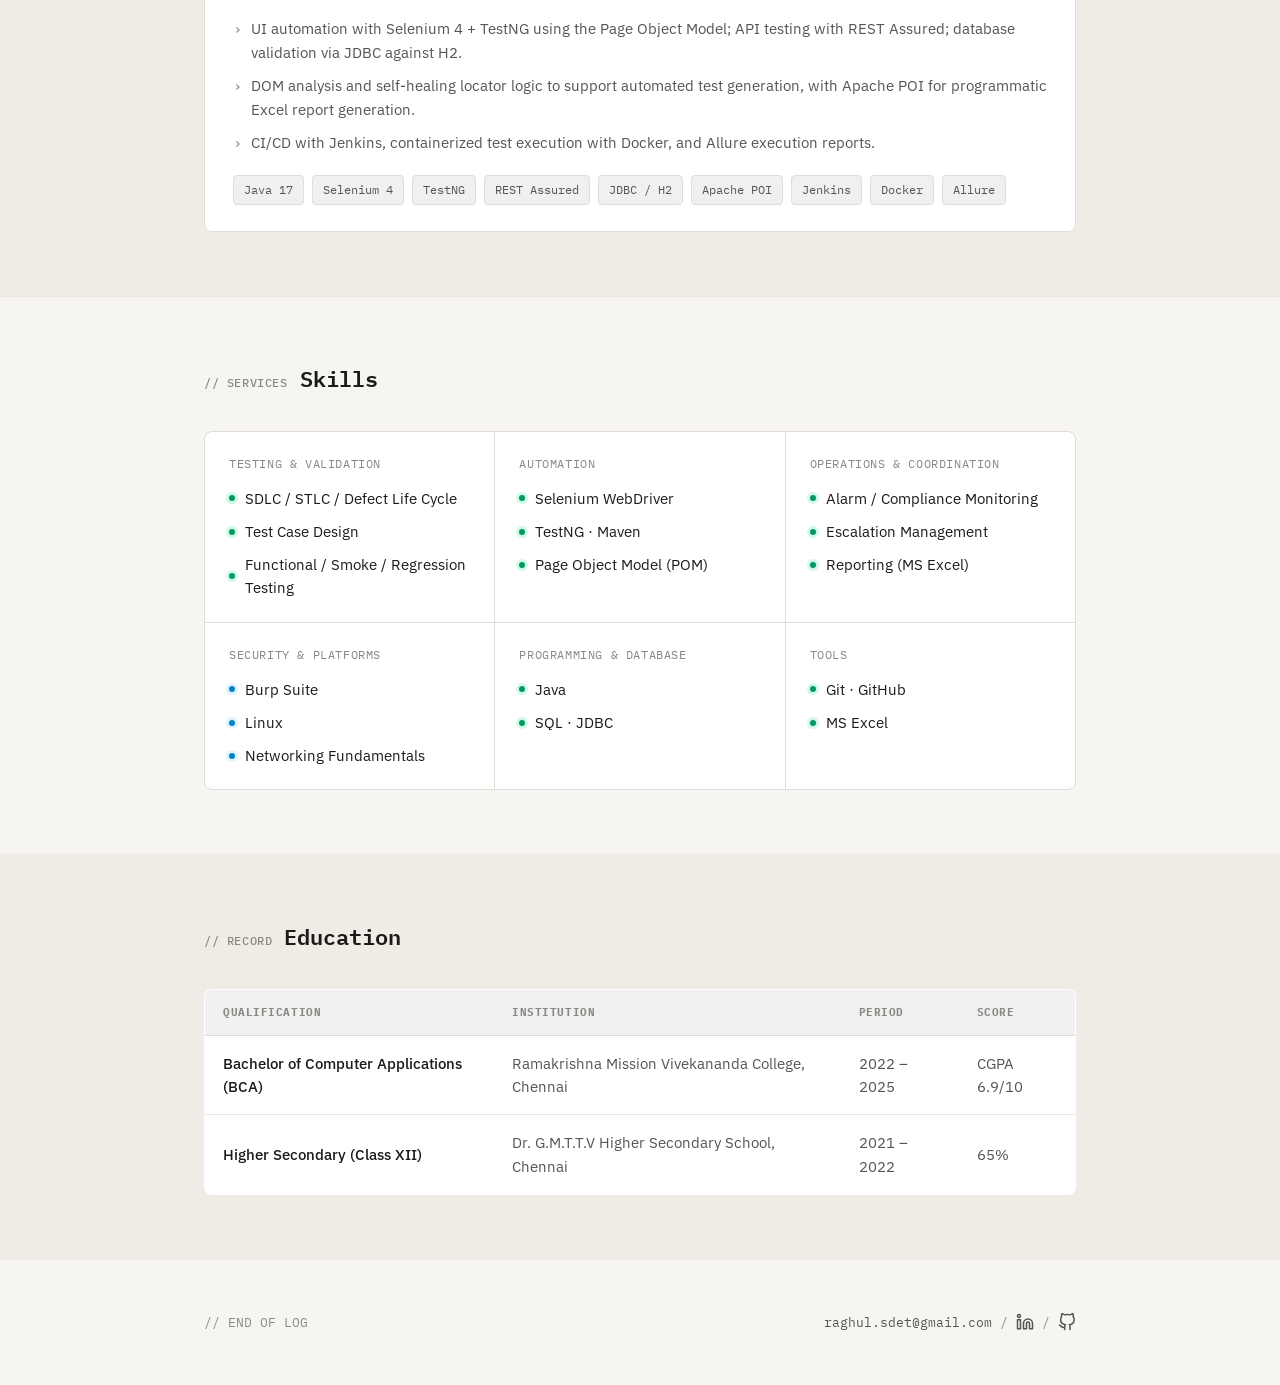
==== commit 26ec1b4b: "Add dark/light/system theme switcher" ====
--- a/index.html
+++ b/index.html
@@ -9,6 +9,18 @@
 <link rel="preconnect" href="https://fonts.gstatic.com" crossorigin>
 <link href="https://fonts.googleapis.com/css2?family=IBM+Plex+Mono:wght@400;500;600;700&family=IBM+Plex+Sans:wght@400;500;600;700&display=swap" rel="stylesheet">
 <link rel="stylesheet" href="style.css">
+<script>
+  (function() {
+    var saved = localStorage.getItem('theme-preference');
+    if (saved === 'dark') {
+      document.documentElement.setAttribute('data-theme', 'dark');
+    } else if (saved === 'light') {
+      document.documentElement.setAttribute('data-theme', 'light');
+    } else if (window.matchMedia && window.matchMedia('(prefers-color-scheme: dark)').matches) {
+      document.documentElement.setAttribute('data-theme', 'dark');
+    }
+  })();
+</script>
 </head>
 <body>
 
@@ -17,8 +29,17 @@
 <header class="hero">
   <div class="wrap">
     <div class="hero-top">
-      <span class="eyebrow"><span class="dot dot-ok" aria-hidden="true"></span>STATUS: OPEN TO WORK</span>
-      <span class="uptime-chip">SITE UPTIME SLA <strong>99.99%</strong><span class="uptime-sub">Aug–Dec 2025</span></span>
+      <div class="hero-top-left">
+        <span class="eyebrow"><span class="dot dot-ok" aria-hidden="true"></span>STATUS: OPEN TO WORK</span>
+        <span class="uptime-chip">SITE UPTIME SLA <strong>99.99%</strong><span class="uptime-sub">Aug–Dec 2025</span></span>
+      </div>
+      <div class="theme-toggle" aria-label="Theme preference">
+        <button class="theme-btn" data-theme-btn="light">Light</button>
+        <span class="sep">/</span>
+        <button class="theme-btn" data-theme-btn="dark">Dark</button>
+        <span class="sep">/</span>
+        <button class="theme-btn is-active" data-theme-btn="system">Auto</button>
+      </div>
     </div>
 
     <h1 class="hero-name">RAGHUL <span class="cursor">L</span></h1>
--- a/style.css
+++ b/style.css
@@ -2,15 +2,42 @@
    TOKENS
    =================================================================== */
 :root{
-  --bg:            #0A0E13;
-  --bg-alt:        #0D1218;
-  --panel:         #121821;
-  --panel-2:       #161D27;
-  --border:        #232C38;
-  --border-soft:   #1A2129;
-  --text:          #E4EBF1;
-  --text-muted:    #8592A3;
-  --text-dim:      #566175;
+  /* LIGHT THEME (Editorial) */
+  --bg:            #F7F5F1;
+  --bg-alt:        #EFECE5;
+  --panel:         #FFFFFF;
+  --panel-2:       #F0F0F0;
+  --border:        #E0DDD6;
+  --border-soft:   #EBE8E0;
+  --text:          #1C1B19;
+  --text-muted:    #565551;
+  --text-dim:      #8A8883;
+
+  --ok:            #059669;
+  --ok-dim:        #D1FAE5;
+  --info:          #0284C7;
+  --info-dim:      #E0F2FE;
+  --warn:          #D97706;
+  --warn-dim:      #FEF3C7;
+  --alert:         #DC2626;
+
+  --font-display:  'IBM Plex Mono', ui-monospace, monospace;
+  --font-body:     'IBM Plex Sans', -apple-system, sans-serif;
+
+  --max: 920px;
+}
+
+[data-theme="dark"] {
+  /* DARK THEME */
+  --bg:            #161513;
+  --bg-alt:        #1A1917;
+  --panel:         #1E1C1A;
+  --panel-2:       #24221F;
+  --border:        #33312E;
+  --border-soft:   #252320;
+  --text:          #EDEAE4;
+  --text-muted:    #A3A09A;
+  --text-dim:      #6E6C68;
 
   --ok:            #34D399;
   --ok-dim:        #0F2A22;
@@ -19,11 +46,21 @@
   --warn:          #F5B84E;
   --warn-dim:      #2E2410;
   --alert:         #F0616B;
-
-  --font-display:  'IBM Plex Mono', ui-monospace, monospace;
-  --font-body:     'IBM Plex Sans', -apple-system, sans-serif;
-
-  --max: 920px;
+}
+
+html.theme-transition,
+html.theme-transition *,
+html.theme-transition *::before,
+html.theme-transition *::after {
+  transition: background-color 0.15s ease, border-color 0.15s ease, color 0.15s ease, fill 0.15s ease, stroke 0.15s ease !important;
+}
+@media (prefers-reduced-motion: reduce) {
+  html.theme-transition,
+  html.theme-transition *,
+  html.theme-transition *::before,
+  html.theme-transition *::after {
+    transition: none !important;
+  }
 }
 
 *{ box-sizing:border-box; }
@@ -118,6 +155,40 @@
   margin-bottom:28px;
 }
 
+.hero-top-left{
+  display:flex;
+  align-items:center;
+  flex-wrap:wrap;
+  gap:12px;
+}
+
+.theme-toggle{
+  display:flex;
+  align-items:center;
+  gap:6px;
+  font-family:var(--font-display);
+  font-size:12px;
+  color:var(--text-dim);
+}
+.theme-btn{
+  background:none;
+  border:none;
+  padding:0;
+  font-family:inherit;
+  font-size:inherit;
+  color:var(--text-muted);
+  cursor:pointer;
+  transition:color 0.15s ease;
+}
+.theme-btn:hover{
+  color:var(--text);
+}
+.theme-btn.is-active{
+  color:var(--text);
+  font-weight:600;
+  text-decoration:underline;
+}
+
 .eyebrow{
   font-family:var(--font-display);
   font-size:12px;
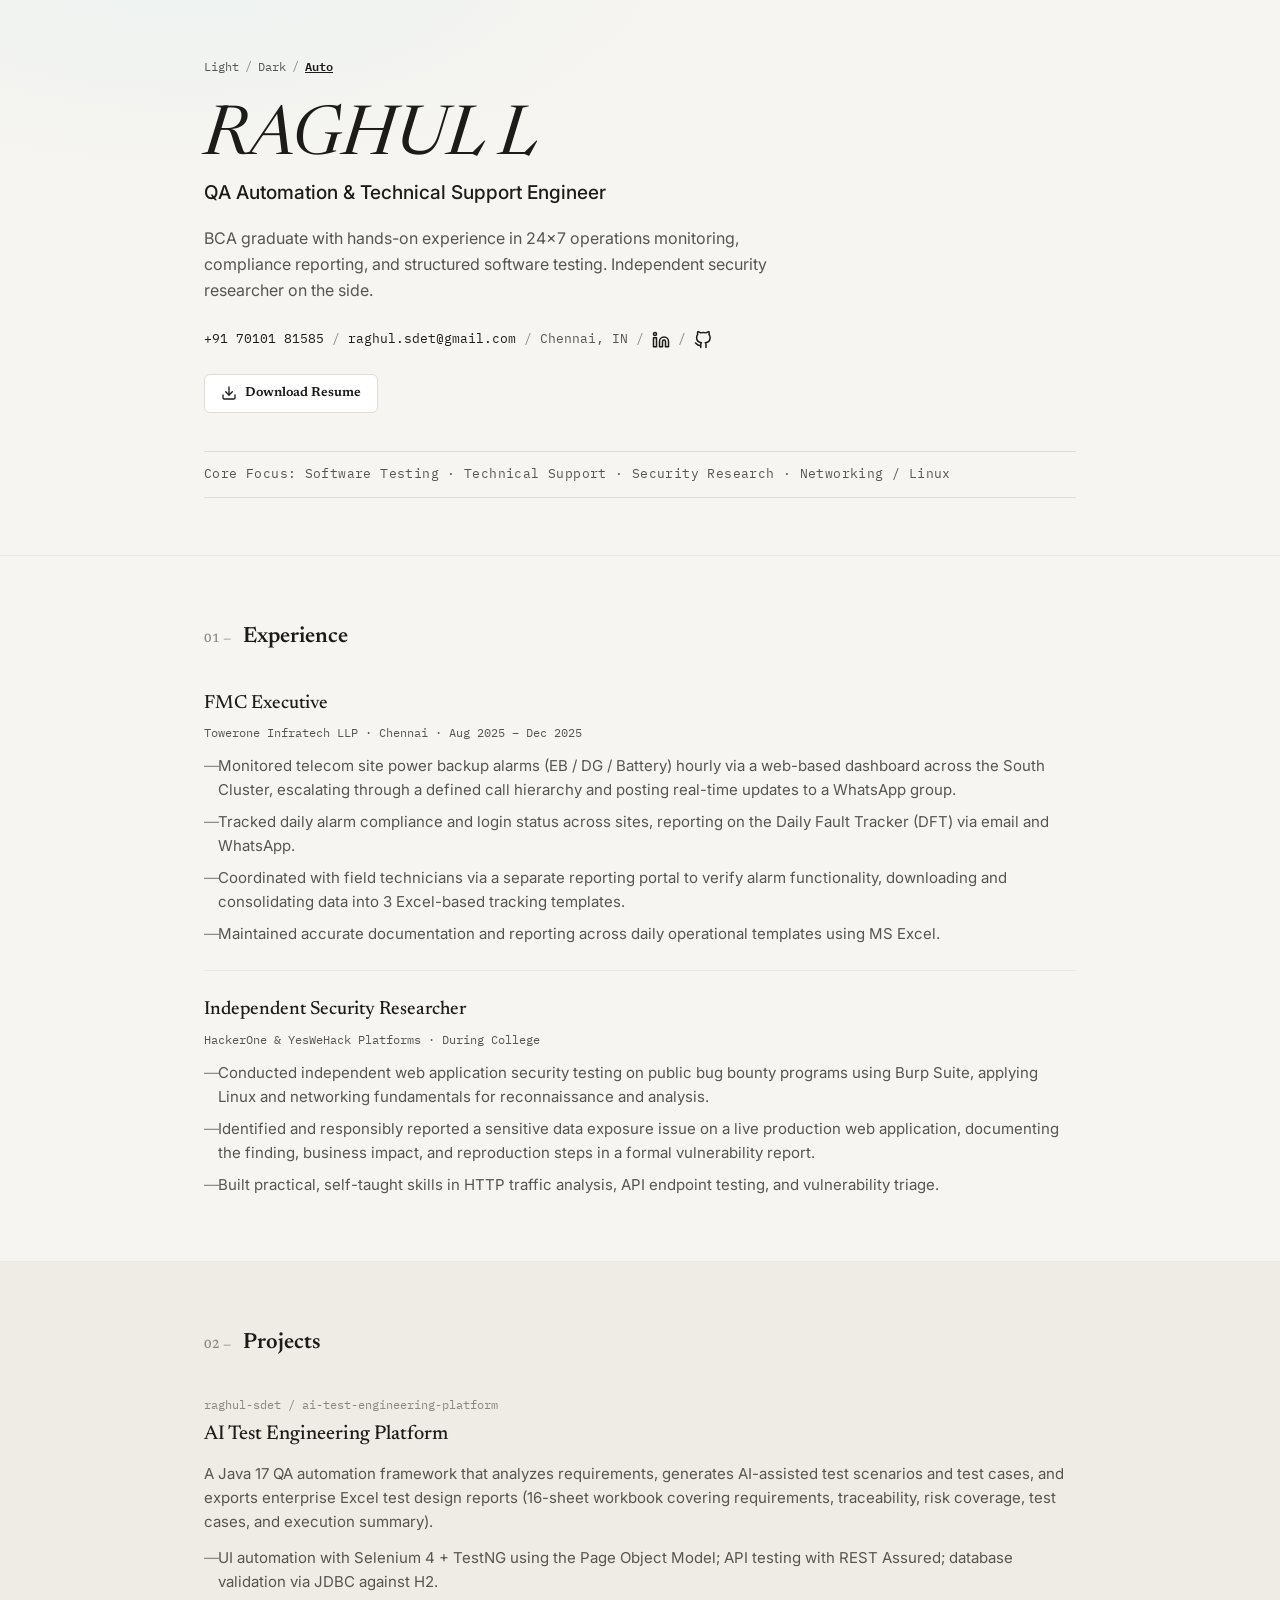
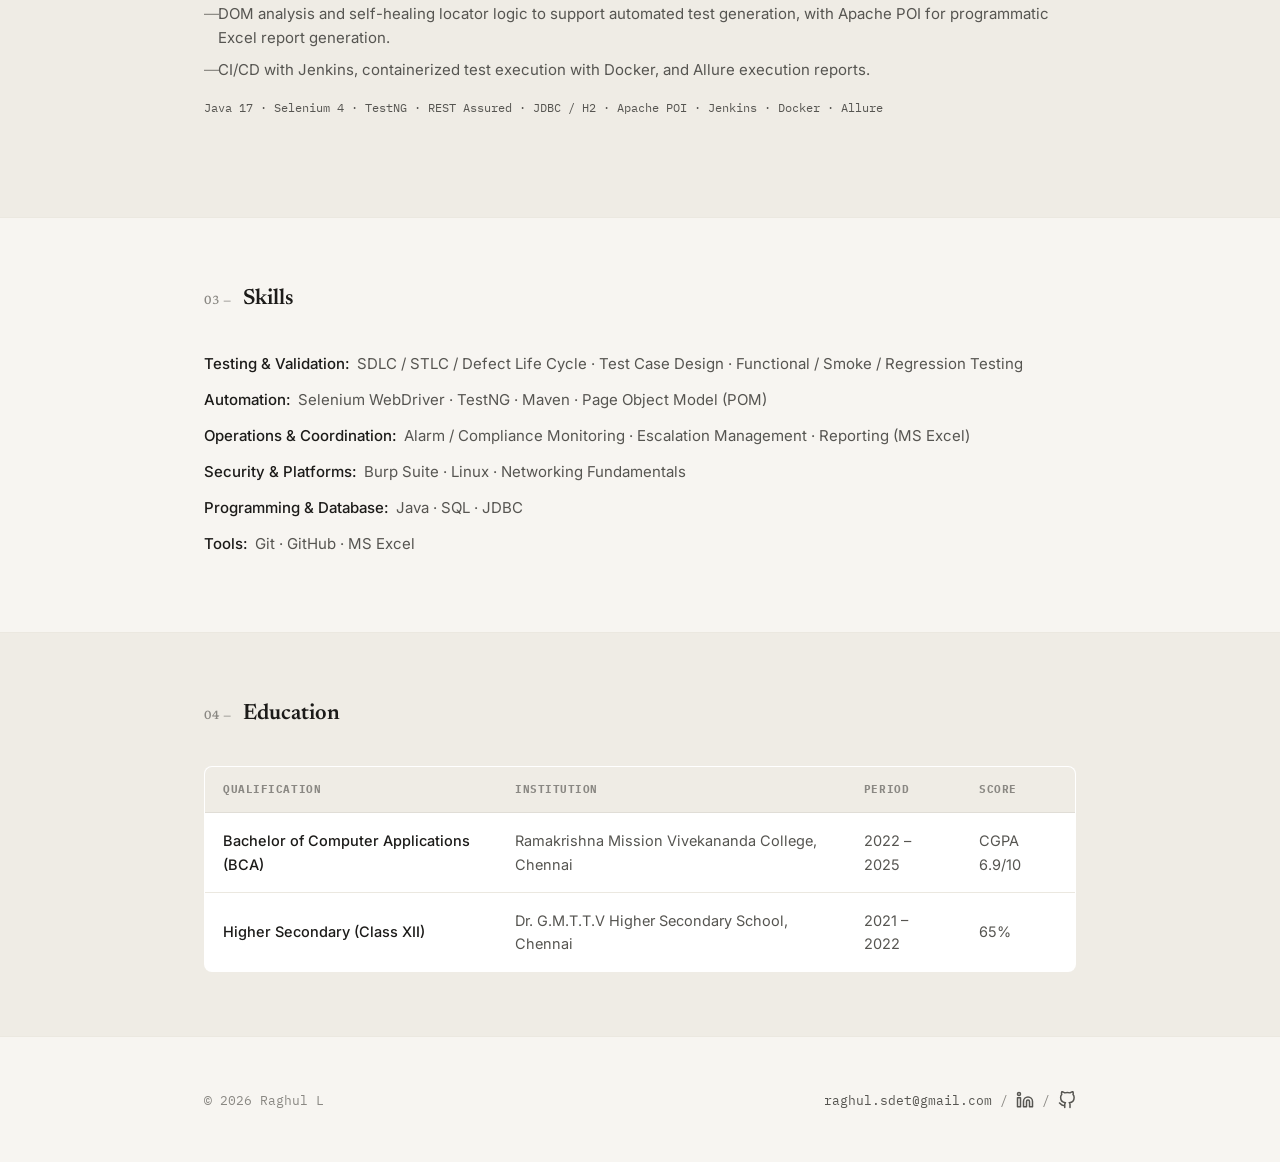
==== commit 0f657488: "chore: apply editorial redesign" ====
--- a/index.html
+++ b/index.html
@@ -7,7 +7,7 @@
 <meta name="description" content="Raghul L — QA Automation and Technical Support Engineer. Manual &amp; automation testing, telecom FMC operations, independent security research.">
 <link rel="preconnect" href="https://fonts.googleapis.com">
 <link rel="preconnect" href="https://fonts.gstatic.com" crossorigin>
-<link href="https://fonts.googleapis.com/css2?family=IBM+Plex+Mono:wght@400;500;600;700&family=IBM+Plex+Sans:wght@400;500;600;700&display=swap" rel="stylesheet">
+<link href="https://fonts.googleapis.com/css2?family=IBM+Plex+Mono:wght@400;500;600;700&family=Inter:wght@400;500;600&family=Newsreader:ital,opsz,wght@0,6..72,400..700;1,6..72,400..700&display=swap" rel="stylesheet">
 <link rel="stylesheet" href="style.css">
 <script>
   (function() {
@@ -29,10 +29,6 @@
 <header class="hero">
   <div class="wrap">
     <div class="hero-top">
-      <div class="hero-top-left">
-        <span class="eyebrow"><span class="dot dot-ok" aria-hidden="true"></span>STATUS: OPEN TO WORK</span>
-        <span class="uptime-chip">SITE UPTIME SLA <strong>99.99%</strong><span class="uptime-sub">Aug–Dec 2025</span></span>
-      </div>
       <div class="theme-toggle" aria-label="Theme preference">
         <button class="theme-btn" data-theme-btn="light">Light</button>
         <span class="sep">/</span>
@@ -70,36 +66,7 @@
       </a>
     </div>
 
-    <div class="status-grid" role="list">
-      <div class="status-card" role="listitem">
-        <span class="status-dot dot-ok"></span>
-        <div>
-          <p class="status-label">Software Testing</p>
-          <p class="status-value">OPERATIONAL</p>
-        </div>
-      </div>
-      <div class="status-card" role="listitem">
-        <span class="status-dot dot-ok"></span>
-        <div>
-          <p class="status-label">Technical Support</p>
-          <p class="status-value">OPERATIONAL</p>
-        </div>
-      </div>
-      <div class="status-card" role="listitem">
-        <span class="status-dot dot-info"></span>
-        <div>
-          <p class="status-label">Security Research</p>
-          <p class="status-value">MONITORING</p>
-        </div>
-      </div>
-      <div class="status-card" role="listitem">
-        <span class="status-dot dot-warn"></span>
-        <div>
-          <p class="status-label">Networking / Linux</p>
-          <p class="status-value">LEARNING</p>
-        </div>
-      </div>
-    </div>
+    <p class="hero-focus">Core Focus: Software Testing · Technical Support · Security Research · Networking / Linux</p>
   </div>
 </header>
 
@@ -107,18 +74,13 @@
 
   <section class="section" id="experience" aria-labelledby="experience-h">
     <div class="wrap">
-      <h2 id="experience-h" class="section-title"><span class="tag">// LOG</span>Experience</h2>
+      <h2 id="experience-h" class="section-title"><span class="tag">01 &mdash;</span> Experience</h2>
 
       <div class="log">
         <article class="log-entry reveal">
-          <div class="log-rail">
-            <span class="log-dot dot-ok"></span>
-            <span class="log-line" aria-hidden="true"></span>
-          </div>
           <div class="log-body">
             <div class="log-head">
               <h3>FMC Executive</h3>
-              <span class="badge badge-ok">RESOLVED</span>
             </div>
             <p class="log-meta">Towerone Infratech LLP · Chennai · <time>Aug 2025 – Dec 2025</time></p>
             <ul>
@@ -136,13 +98,9 @@
         </article>
 
         <article class="log-entry reveal">
-          <div class="log-rail">
-            <span class="log-dot dot-info"></span>
-          </div>
           <div class="log-body">
             <div class="log-head">
               <h3>Independent Security Researcher</h3>
-              <span class="badge badge-info">ONGOING</span>
             </div>
             <p class="log-meta">HackerOne &amp; YesWeHack Platforms · During College</p>
             <ul>
@@ -163,7 +121,7 @@
 
   <section class="section section-alt" id="projects" aria-labelledby="projects-h">
     <div class="wrap">
-      <h2 id="projects-h" class="section-title"><span class="tag">// BUILD</span>Projects</h2>
+      <h2 id="projects-h" class="section-title"><span class="tag">02 &mdash;</span> Projects</h2>
 
       <div class="build-card reveal">
         <div class="build-head">
@@ -171,7 +129,6 @@
             <p class="build-repo">raghul-sdet / ai-test-engineering-platform</p>
             <h3>AI Test Engineering Platform</h3>
           </div>
-          <span class="badge badge-ok">PASSING</span>
         </div>
         <p class="build-desc">A Java 17 QA automation framework that analyzes requirements, generates
           AI-assisted test scenarios and test cases, and exports enterprise Excel test design reports
@@ -185,72 +142,31 @@
           <li>CI/CD with Jenkins, containerized test execution with Docker, and Allure execution
             reports.</li>
         </ul>
-        <div class="chips">
-          <span>Java 17</span><span>Selenium 4</span><span>TestNG</span><span>REST Assured</span>
-          <span>JDBC / H2</span><span>Apache POI</span><span>Jenkins</span><span>Docker</span><span>Allure</span>
-        </div>
+        <p class="tech-stack">
+          Java 17 · Selenium 4 · TestNG · REST Assured · JDBC / H2 · Apache POI · Jenkins · Docker · Allure
+        </p>
       </div>
     </div>
   </section>
 
   <section class="section" id="skills" aria-labelledby="skills-h">
     <div class="wrap">
-      <h2 id="skills-h" class="section-title"><span class="tag">// SERVICES</span>Skills</h2>
-
-      <div class="service-grid">
-        <div class="service-group reveal">
-          <p class="service-group-title">Testing &amp; Validation</p>
-          <ul class="service-list">
-            <li><span class="status-dot dot-ok sm"></span>SDLC / STLC / Defect Life Cycle</li>
-            <li><span class="status-dot dot-ok sm"></span>Test Case Design</li>
-            <li><span class="status-dot dot-ok sm"></span>Functional / Smoke / Regression Testing</li>
-          </ul>
-        </div>
-        <div class="service-group reveal">
-          <p class="service-group-title">Automation</p>
-          <ul class="service-list">
-            <li><span class="status-dot dot-ok sm"></span>Selenium WebDriver</li>
-            <li><span class="status-dot dot-ok sm"></span>TestNG · Maven</li>
-            <li><span class="status-dot dot-ok sm"></span>Page Object Model (POM)</li>
-          </ul>
-        </div>
-        <div class="service-group reveal">
-          <p class="service-group-title">Operations &amp; Coordination</p>
-          <ul class="service-list">
-            <li><span class="status-dot dot-ok sm"></span>Alarm / Compliance Monitoring</li>
-            <li><span class="status-dot dot-ok sm"></span>Escalation Management</li>
-            <li><span class="status-dot dot-ok sm"></span>Reporting (MS Excel)</li>
-          </ul>
-        </div>
-        <div class="service-group reveal">
-          <p class="service-group-title">Security &amp; Platforms</p>
-          <ul class="service-list">
-            <li><span class="status-dot dot-info sm"></span>Burp Suite</li>
-            <li><span class="status-dot dot-info sm"></span>Linux</li>
-            <li><span class="status-dot dot-info sm"></span>Networking Fundamentals</li>
-          </ul>
-        </div>
-        <div class="service-group reveal">
-          <p class="service-group-title">Programming &amp; Database</p>
-          <ul class="service-list">
-            <li><span class="status-dot dot-ok sm"></span>Java</li>
-            <li><span class="status-dot dot-ok sm"></span>SQL · JDBC</li>
-          </ul>
-        </div>
-        <div class="service-group reveal">
-          <p class="service-group-title">Tools</p>
-          <ul class="service-list">
-            <li><span class="status-dot dot-ok sm"></span>Git · GitHub</li>
-            <li><span class="status-dot dot-ok sm"></span>MS Excel</li>
-          </ul>
-        </div>
+      <h2 id="skills-h" class="section-title"><span class="tag">03 &mdash;</span> Skills</h2>
+
+      <div class="skills-list reveal">
+        <p><strong>Testing &amp; Validation:</strong> SDLC / STLC / Defect Life Cycle · Test Case Design · Functional / Smoke / Regression Testing</p>
+        <p><strong>Automation:</strong> Selenium WebDriver · TestNG · Maven · Page Object Model (POM)</p>
+        <p><strong>Operations &amp; Coordination:</strong> Alarm / Compliance Monitoring · Escalation Management · Reporting (MS Excel)</p>
+        <p><strong>Security &amp; Platforms:</strong> Burp Suite · Linux · Networking Fundamentals</p>
+        <p><strong>Programming &amp; Database:</strong> Java · SQL · JDBC</p>
+        <p><strong>Tools:</strong> Git · GitHub · MS Excel</p>
       </div>
     </div>
   </section>
 
   <section class="section section-alt" id="education" aria-labelledby="education-h">
     <div class="wrap">
-      <h2 id="education-h" class="section-title"><span class="tag">// RECORD</span>Education</h2>
+      <h2 id="education-h" class="section-title"><span class="tag">04 &mdash;</span> Education</h2>
 
       <table class="record-table reveal">
         <thead>
@@ -278,7 +194,7 @@
 
 <footer class="footer">
   <div class="wrap footer-inner">
-    <p>// END OF LOG</p>
+    <p>&copy; 2026 Raghul L</p>
     <p class="footer-links">
       <a href="mailto:raghul.sdet@gmail.com">raghul.sdet@gmail.com</a>
       <span class="sep">/</span>
--- a/style.css
+++ b/style.css
@@ -13,16 +13,10 @@
   --text-muted:    #565551;
   --text-dim:      #8A8883;
 
-  --ok:            #059669;
-  --ok-dim:        #D1FAE5;
-  --info:          #0284C7;
-  --info-dim:      #E0F2FE;
-  --warn:          #D97706;
-  --warn-dim:      #FEF3C7;
-  --alert:         #DC2626;
-
-  --font-display:  'IBM Plex Mono', ui-monospace, monospace;
-  --font-body:     'IBM Plex Sans', -apple-system, sans-serif;
+  --font-display:  'Newsreader', serif;
+  --font-body:     'Inter', -apple-system, sans-serif;
+  --font-mono:     'IBM Plex Mono', ui-monospace, monospace;
+  --accent:        #A34E33;
 
   --max: 920px;
 }
@@ -39,13 +33,7 @@
   --text-muted:    #A3A09A;
   --text-dim:      #6E6C68;
 
-  --ok:            #34D399;
-  --ok-dim:        #0F2A22;
-  --info:          #5EC8E8;
-  --info-dim:      #0E2530;
-  --warn:          #F5B84E;
-  --warn-dim:      #2E2410;
-  --alert:         #F0616B;
+  --accent:        #A34E33;
 }
 
 html.theme-transition,
@@ -101,39 +89,7 @@
   mix-blend-mode:overlay;
 }
 
-/* ===================================================================
-   STATUS DOTS / BADGES  (shared vocabulary used throughout)
-   =================================================================== */
-.dot, .status-dot{
-  display:inline-block;
-  width:8px; height:8px;
-  border-radius:50%;
-  flex-shrink:0;
-}
-.status-dot.sm{ width:6px; height:6px; margin-right:10px; }
-
-.dot-ok, .status-dot.dot-ok, .log-dot.dot-ok{ background:var(--ok); box-shadow:0 0 0 3px var(--ok-dim); }
-.dot-info, .status-dot.dot-info, .log-dot.dot-info{ background:var(--info); box-shadow:0 0 0 3px var(--info-dim); }
-.dot-warn, .status-dot.dot-warn{ background:var(--warn); box-shadow:0 0 0 3px var(--warn-dim); }
-
-.dot-ok{ animation:pulse-ok 2.6s ease-in-out infinite; }
-@keyframes pulse-ok{
-  0%,100%{ box-shadow:0 0 0 3px var(--ok-dim); }
-  50%{ box-shadow:0 0 0 5px var(--ok-dim); }
-}
-
-.badge{
-  font-family:var(--font-display);
-  font-size:11px;
-  font-weight:600;
-  letter-spacing:.06em;
-  padding:4px 9px;
-  border-radius:3px;
-  border:1px solid transparent;
-  white-space:nowrap;
-}
-.badge-ok{ color:var(--ok); background:var(--ok-dim); border-color:rgba(52,211,153,.25); }
-.badge-info{ color:var(--info); background:var(--info-dim); border-color:rgba(94,200,232,.25); }
+
 
 /* ===================================================================
    HERO
@@ -166,7 +122,7 @@
   display:flex;
   align-items:center;
   gap:6px;
-  font-family:var(--font-display);
+  font-family:var(--font-mono);
   font-size:12px;
   color:var(--text-dim);
 }
@@ -189,34 +145,12 @@
   text-decoration:underline;
 }
 
-.eyebrow{
-  font-family:var(--font-display);
-  font-size:12px;
-  letter-spacing:.08em;
-  color:var(--ok);
-  display:inline-flex;
-  align-items:center;
-  gap:8px;
-}
-
-.uptime-chip{
-  font-family:var(--font-display);
-  font-size:11px;
-  color:var(--text-muted);
-  border:1px solid var(--border);
-  background:var(--panel);
-  padding:6px 12px;
-  border-radius:4px;
-  display:inline-flex;
-  align-items:baseline;
-  gap:6px;
-}
-.uptime-chip strong{ color:var(--ok); font-size:13px; }
-.uptime-sub{ color:var(--text-dim); margin-left:4px; }
+
 
 .hero-name{
   font-family:var(--font-display);
-  font-weight:700;
+  font-weight:400;
+  font-style:italic;
   font-size:clamp(40px, 8vw, 68px);
   letter-spacing:-.01em;
   margin:0 0 6px;
@@ -230,9 +164,9 @@
 @keyframes blink{ 50%{ opacity:0; } }
 
 .hero-role{
-  font-family:var(--font-display);
+  font-family:var(--font-body);
   font-size:clamp(15px, 2.4vw, 19px);
-  color:var(--info);
+  color:var(--text);
   margin:0 0 18px;
   font-weight:500;
 }
@@ -245,7 +179,7 @@
 }
 
 .hero-contact{
-  font-family:var(--font-display);
+  font-family:var(--font-mono);
   font-size:13px;
   color:var(--text-muted);
   display:flex;
@@ -290,40 +224,20 @@
 }
 .btn:hover{
   background:var(--panel-2);
-  border-color:var(--info);
-  color:var(--info);
+  border-color:var(--text);
+  color:var(--text);
   text-decoration:none;
 }
 
-.status-grid{
-  display:flex;
-  flex-wrap:wrap;
-  gap:1px;
-  background:var(--border);
-  border:1px solid var(--border);
-  border-radius:6px;
-  overflow:hidden;
-}
-.status-card{
-  background:var(--panel);
-  padding:16px 18px;
-  display:flex;
-  align-items:center;
-  gap:12px;
-  flex:1 1 210px;
-}
-.status-label{
-  margin:0 0 2px;
-  font-size:12px;
-  color:var(--text-muted);
-}
-.status-value{
-  margin:0;
-  font-family:var(--font-display);
-  font-size:12px;
-  font-weight:600;
-  letter-spacing:.04em;
-  color:var(--text);
+.hero-focus {
+  font-family: var(--font-mono);
+  font-size: 13px;
+  color: var(--text-muted);
+  border-top: 1px solid var(--border);
+  border-bottom: 1px solid var(--border);
+  padding: 12px 0;
+  margin-top: 24px;
+  letter-spacing: 0.03em;
 }
 
 /* ===================================================================
@@ -349,112 +263,81 @@
 }
 
 /* ---- experience log ---- */
-.log-entry{
-  display:grid;
-  grid-template-columns:20px 1fr;
-  gap:20px;
-  padding-bottom:36px;
-}
-.log-entry:last-child{ padding-bottom:0; }
-.log-rail{ display:flex; flex-direction:column; align-items:center; }
-.log-dot{ width:11px; height:11px; margin-top:5px; }
-.log-line{ flex:1; width:1px; background:var(--border); margin-top:8px; }
-
-.log-head{
-  display:flex;
-  align-items:center;
-  justify-content:space-between;
-  gap:12px;
-  flex-wrap:wrap;
-}
-.log-head h3{ margin:0; font-size:19px; font-weight:600; }
+.log-entry {
+  padding-bottom: 24px;
+  margin-bottom: 24px;
+  border-bottom: 1px solid var(--border-soft);
+}
+.log-entry:last-child {
+  border-bottom: none;
+  margin-bottom: 0;
+  padding-bottom: 0;
+}
+.log-head h3 { margin:0; font-size:19px; font-weight:500; font-family: var(--font-display); }
 .log-meta{
-  font-family:var(--font-display);
-  font-size:12.5px;
-  color:var(--text-muted);
-  margin:6px 0 14px;
-}
-.log-body ul{ display:flex; flex-direction:column; gap:9px; }
+  font-family:var(--font-mono);
+  font-size:12px;
+  color:var(--text-muted);
+  margin:4px 0 12px;
+}
+.log-body ul{ display:flex; flex-direction:column; gap:8px; padding-left: 0; }
 .log-body li{
-  position:relative;
-  padding-left:18px;
   color:var(--text-muted);
   font-size:15px;
-}
-.log-body li::before{
-  content:"›";
-  position:absolute; left:0; top:0;
-  color:var(--text-dim);
-  font-family:var(--font-display);
+  position: relative;
+  padding-left: 14px;
+}
+.log-body li::before {
+  content: "—";
+  position: absolute;
+  left: 0;
+  color: var(--text-dim);
 }
 
 /* ---- build card (projects) ---- */
-.build-card{
-  background:var(--panel);
-  border:1px solid var(--border);
-  border-radius:8px;
-  padding:26px 28px;
-}
-.build-head{
-  display:flex;
-  align-items:flex-start;
-  justify-content:space-between;
-  gap:16px;
-  margin-bottom:14px;
+.build-card {
+  padding-bottom: 24px;
 }
 .build-repo{
-  font-family:var(--font-display);
+  font-family:var(--font-mono);
   font-size:12px;
   color:var(--text-dim);
-  margin:0 0 6px;
-}
-.build-head h3{ margin:0; font-size:20px; }
-.build-desc{ color:var(--text-muted); margin:0 0 16px; }
-.build-card ul{ display:flex; flex-direction:column; gap:9px; margin-bottom:20px; }
+  margin:0 0 4px;
+}
+.build-head h3{ margin:0; font-size:20px; font-family: var(--font-display); font-weight:500; }
+.build-desc{ color:var(--text-muted); margin:12px 0; font-size:15px; }
+.build-card ul{ display:flex; flex-direction:column; gap:8px; margin-bottom:16px; padding-left:0; }
 .build-card li{
-  position:relative;
-  padding-left:18px;
   color:var(--text-muted);
   font-size:15px;
-}
-.build-card li::before{
-  content:"›";
-  position:absolute; left:0; top:0;
-  color:var(--text-dim);
-  font-family:var(--font-display);
-}
-.chips{ display:flex; flex-wrap:wrap; gap:8px; }
-.chips span{
-  font-family:var(--font-display);
-  font-size:11.5px;
-  color:var(--text-muted);
-  border:1px solid var(--border);
-  background:var(--panel-2);
-  padding:5px 10px;
-  border-radius:4px;
+  position: relative;
+  padding-left: 14px;
+}
+.build-card li::before {
+  content: "—";
+  position: absolute;
+  left: 0;
+  color: var(--text-dim);
+}
+.tech-stack {
+  font-family: var(--font-mono);
+  font-size: 12px;
+  color: var(--text-muted);
+  margin-top: 16px;
 }
 
 /* ---- skills / services ---- */
-.service-grid{
-  display:flex;
-  flex-wrap:wrap;
-  gap:1px;
-  background:var(--border);
-  border:1px solid var(--border);
-  border-radius:8px;
-  overflow:hidden;
-}
-.service-group{ background:var(--panel); padding:22px 24px; flex:1 1 260px; }
-.service-group-title{
-  font-family:var(--font-display);
-  font-size:12px;
-  letter-spacing:.05em;
-  color:var(--text-dim);
-  margin:0 0 14px;
-  text-transform:uppercase;
-}
-.service-list{ display:flex; flex-direction:column; gap:10px; }
-.service-list li{ display:flex; align-items:center; font-size:14.5px; color:var(--text); }
+.skills-list p {
+  margin: 0 0 12px 0;
+  font-size: 15px;
+  color: var(--text-muted);
+  line-height: 1.6;
+}
+.skills-list strong {
+  color: var(--text);
+  font-weight: 500;
+  margin-right: 4px;
+}
 
 /* ---- education table ---- */
 .record-table{
@@ -468,14 +351,14 @@
 }
 .record-table th{
   text-align:left;
-  font-family:var(--font-display);
+  font-family:var(--font-mono);
   font-size:11px;
   letter-spacing:.05em;
   text-transform:uppercase;
   color:var(--text-dim);
   padding:14px 18px;
   border-bottom:1px solid var(--border);
-  background:var(--panel-2);
+  background:var(--bg-alt);
 }
 .record-table td{
   padding:16px 18px;
@@ -495,7 +378,7 @@
   justify-content:space-between;
   flex-wrap:wrap;
   gap:12px;
-  font-family:var(--font-display);
+  font-family:var(--font-mono);
   font-size:12.5px;
   color:var(--text-dim);
 }
@@ -506,7 +389,7 @@
   flex-wrap:wrap;
 }
 .footer-links a{ color:var(--text-muted); }
-.footer-links a:hover{ color:var(--info); }
+.footer-links a:hover{ color:var(--text); }
 
 /* ===================================================================
    REVEAL ON SCROLL
@@ -528,7 +411,6 @@
    RESPONSIVE
    =================================================================== */
 @media (max-width: 760px){
-  .log-entry{ grid-template-columns:14px 1fr; gap:14px; }
   .record-table{ display:block; overflow-x:auto; white-space:nowrap; }
 }
 
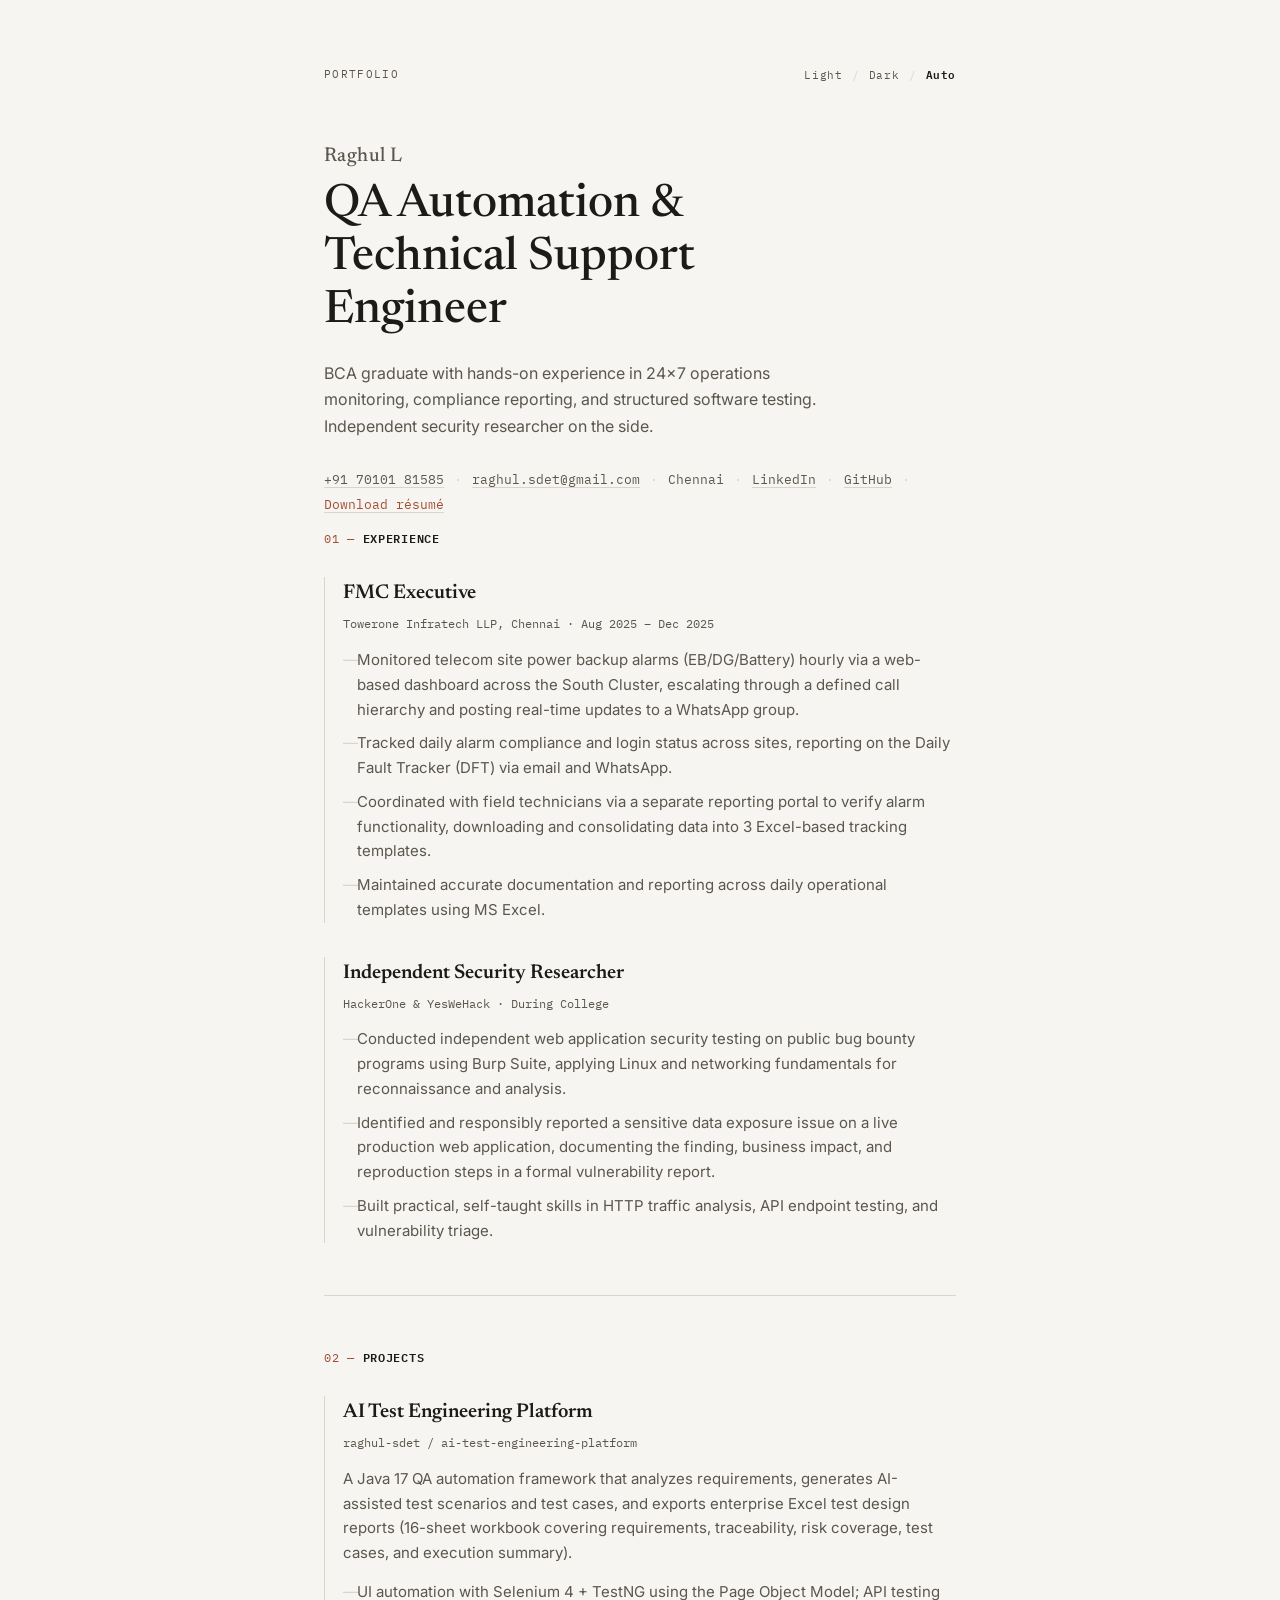
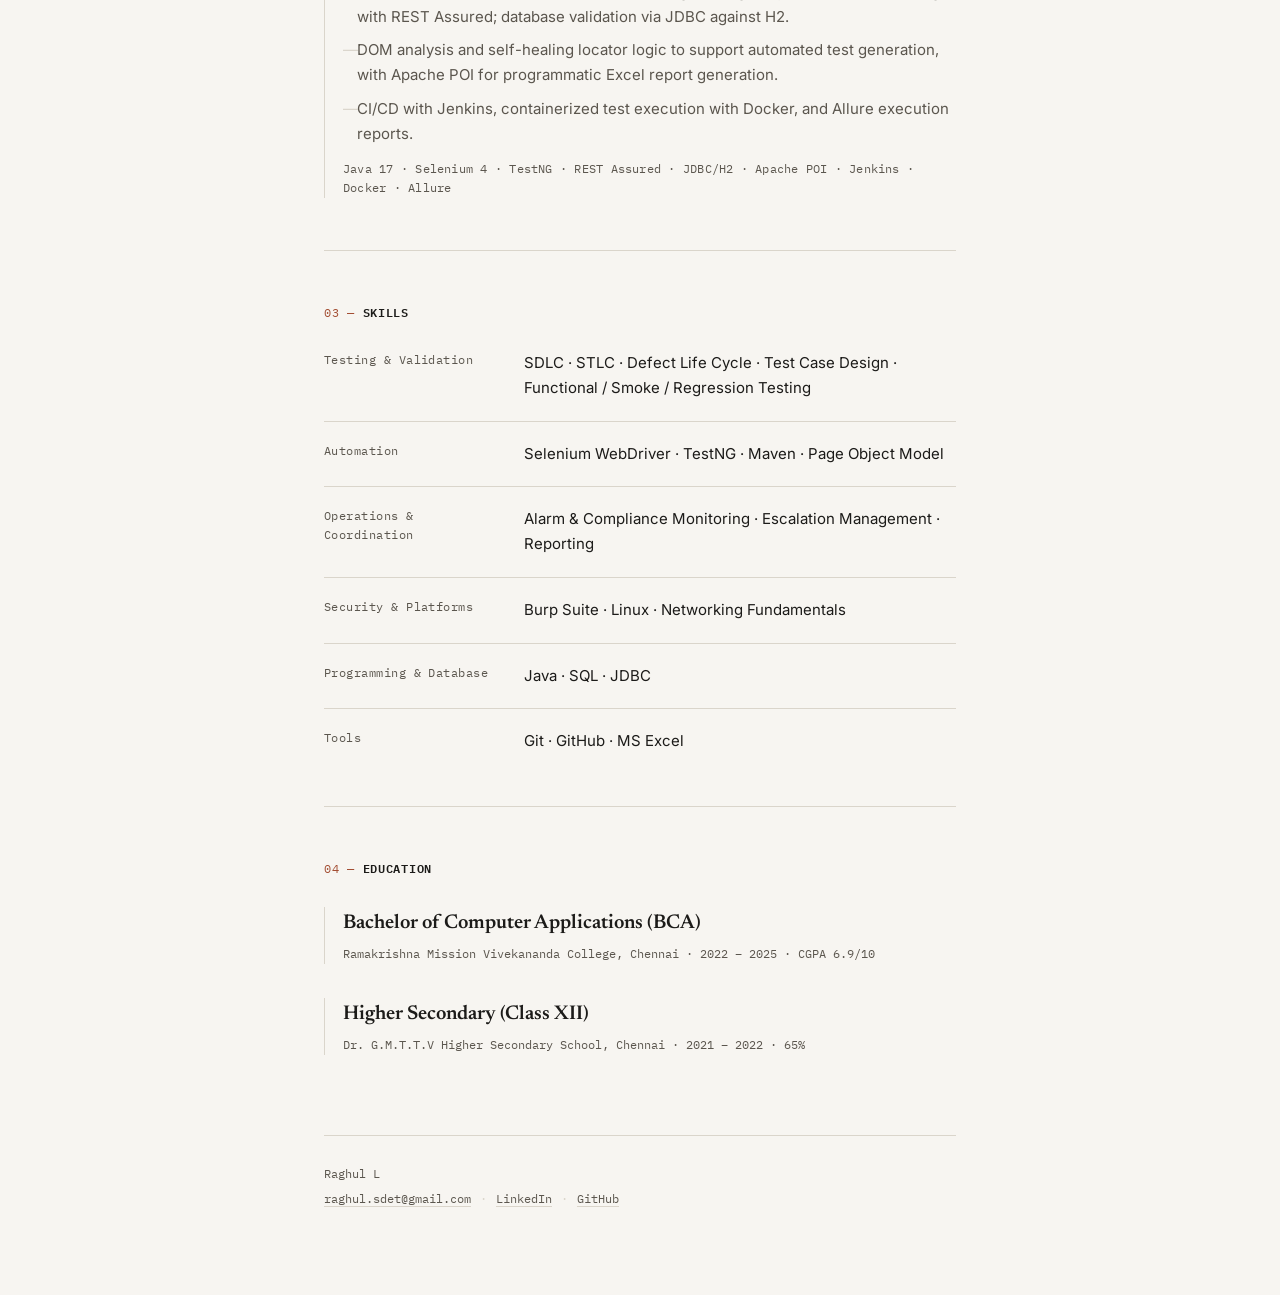
==== commit c5e63c3a: "feat: apply v2 updates" ====
--- a/index.html
+++ b/index.html
@@ -5,209 +5,192 @@
 <meta name="viewport" content="width=device-width, initial-scale=1.0">
 <title>Raghul L — QA Automation &amp; Technical Support Engineer</title>
 <meta name="description" content="Raghul L — QA Automation and Technical Support Engineer. Manual &amp; automation testing, telecom FMC operations, independent security research.">
+<script>
+  (function(){
+    var saved = localStorage.getItem('theme-preference');
+    var theme = saved || 'system';
+    var resolved = theme === 'system'
+      ? (window.matchMedia('(prefers-color-scheme: dark)').matches ? 'dark' : 'light')
+      : theme;
+    document.documentElement.setAttribute('data-theme', resolved);
+    document.documentElement.setAttribute('data-theme-pref', theme);
+  })();
+</script>
 <link rel="preconnect" href="https://fonts.googleapis.com">
 <link rel="preconnect" href="https://fonts.gstatic.com" crossorigin>
-<link href="https://fonts.googleapis.com/css2?family=IBM+Plex+Mono:wght@400;500;600;700&family=Inter:wght@400;500;600&family=Newsreader:ital,opsz,wght@0,6..72,400..700;1,6..72,400..700&display=swap" rel="stylesheet">
+<link href="https://fonts.googleapis.com/css2?family=Newsreader:ital,opsz,wght@0,6..72,400;0,6..72,500;0,6..72,600;1,6..72,400&family=Inter:wght@400;500;600&family=IBM+Plex+Mono:wght@500&display=swap" rel="stylesheet">
 <link rel="stylesheet" href="style.css">
-<script>
-  (function() {
-    var saved = localStorage.getItem('theme-preference');
-    if (saved === 'dark') {
-      document.documentElement.setAttribute('data-theme', 'dark');
-    } else if (saved === 'light') {
-      document.documentElement.setAttribute('data-theme', 'light');
-    } else if (window.matchMedia && window.matchMedia('(prefers-color-scheme: dark)').matches) {
-      document.documentElement.setAttribute('data-theme', 'dark');
-    }
-  })();
-</script>
 </head>
 <body>
 
-<div class="scanline" aria-hidden="true"></div>
+<div class="wrap">
 
-<header class="hero">
-  <div class="wrap">
-    <div class="hero-top">
-      <div class="theme-toggle" aria-label="Theme preference">
-        <button class="theme-btn" data-theme-btn="light">Light</button>
+  <header class="masthead">
+    <div class="masthead-top">
+      <p class="kicker">Portfolio</p>
+      <nav class="theme-switch" aria-label="Theme">
+        <button type="button" data-theme-choice="light">Light</button>
         <span class="sep">/</span>
-        <button class="theme-btn" data-theme-btn="dark">Dark</button>
+        <button type="button" data-theme-choice="dark">Dark</button>
         <span class="sep">/</span>
-        <button class="theme-btn is-active" data-theme-btn="system">Auto</button>
-      </div>
+        <button type="button" data-theme-choice="system">Auto</button>
+      </nav>
     </div>
 
-    <h1 class="hero-name">RAGHUL <span class="cursor">L</span></h1>
-    <p class="hero-role">QA Automation &amp; Technical Support Engineer</p>
-    <p class="hero-desc">BCA graduate with hands-on experience in 24×7 operations monitoring, compliance
-      reporting, and structured software testing. Independent security researcher on the side.</p>
+    <h1 class="name">Raghul L</h1>
+    <p class="role">QA Automation &amp; Technical Support Engineer</p>
+    <p class="intro">BCA graduate with hands-on experience in 24×7 operations
+      monitoring, compliance reporting, and structured software testing.
+      Independent security researcher on the side.</p>
 
-    <div class="hero-contact">
+    <p class="contact">
       <a href="tel:+917010181585">+91 70101 81585</a>
-      <span class="sep">/</span>
+      <span class="sep">·</span>
       <a href="mailto:raghul.sdet@gmail.com">raghul.sdet@gmail.com</a>
-      <span class="sep">/</span>
-      <span>Chennai, IN</span>
-      <span class="sep">/</span>
-      <a href="https://www.linkedin.com/in/raghul-l-b46627315/" target="_blank" rel="noopener" aria-label="LinkedIn profile" class="icon-link">
-        <svg width="18" height="18" viewBox="0 0 24 24" fill="none" stroke="currentColor" stroke-width="2" stroke-linecap="round" stroke-linejoin="round"><path d="M16 8a6 6 0 0 1 6 6v7h-4v-7a2 2 0 0 0-2-2 2 2 0 0 0-2 2v7h-4v-7a6 6 0 0 1 6-6z"></path><rect x="2" y="9" width="4" height="12"></rect><circle cx="4" cy="4" r="2"></circle></svg>
-      </a>
-      <span class="sep">/</span>
-      <a href="https://github.com/Raghul-sdet" target="_blank" rel="noopener" aria-label="GitHub profile" class="icon-link">
-        <svg width="18" height="18" viewBox="0 0 24 24" fill="none" stroke="currentColor" stroke-width="2" stroke-linecap="round" stroke-linejoin="round"><path d="M9 19c-5 1.5-5-2.5-7-3m14 6v-3.87a3.37 3.37 0 0 0-.94-2.61c3.14-.35 6.44-1.54 6.44-7A5.44 5.44 0 0 0 20 4.77 5.07 5.07 0 0 0 19.91 1S18.73.65 16 2.48a13.38 13.38 0 0 0-7 0C6.27.65 5.09 1 5.09 1A5.07 5.07 0 0 0 5 4.77a5.44 5.44 0 0 0-1.5 3.78c0 5.42 3.3 6.61 6.44 7A3.37 3.37 0 0 0 9 18.13V22"></path></svg>
-      </a>
-    </div>
+      <span class="sep">·</span>
+      <span>Chennai</span>
+      <span class="sep">·</span>
+      <a href="https://www.linkedin.com/in/raghul-l-b46627315/" target="_blank" rel="noopener">LinkedIn</a>
+      <span class="sep">·</span>
+      <a href="https://github.com/Raghul-sdet" target="_blank" rel="noopener">GitHub</a>
+      <span class="sep">·</span>
+      <a href="resume.pdf" download class="resume-link">Download résumé</a>
+    </p>
+  </header>
 
-    <div class="hero-actions">
-      <a href="resume.pdf" download class="btn">
-        <svg width="16" height="16" viewBox="0 0 24 24" fill="none" stroke="currentColor" stroke-width="2" stroke-linecap="round" stroke-linejoin="round"><path d="M21 15v4a2 2 0 0 1-2 2H5a2 2 0 0 1-2-2v-4"></path><polyline points="7 10 12 15 17 10"></polyline><line x1="12" y1="15" x2="12" y2="3"></line></svg>
-        Download Resume
-      </a>
-    </div>
+  <main>
 
-    <p class="hero-focus">Core Focus: Software Testing · Technical Support · Security Research · Networking / Linux</p>
-  </div>
-</header>
+    <section class="section" aria-labelledby="experience-h">
+      <p class="section-num">01 — <span id="experience-h">Experience</span></p>
 
-<main>
+      <article class="entry">
+        <div class="entry-head">
+          <h3>FMC Executive</h3>
+          <p class="entry-meta">Towerone Infratech LLP, Chennai · Aug 2025 – Dec 2025</p>
+        </div>
+        <ul>
+          <li>Monitored telecom site power backup alarms (EB/DG/Battery) hourly
+            via a web-based dashboard across the South Cluster, escalating
+            through a defined call hierarchy and posting real-time updates to
+            a WhatsApp group.</li>
+          <li>Tracked daily alarm compliance and login status across sites,
+            reporting on the Daily Fault Tracker (DFT) via email and WhatsApp.</li>
+          <li>Coordinated with field technicians via a separate reporting
+            portal to verify alarm functionality, downloading and
+            consolidating data into 3 Excel-based tracking templates.</li>
+          <li>Maintained accurate documentation and reporting across daily
+            operational templates using MS Excel.</li>
+        </ul>
+      </article>
 
-  <section class="section" id="experience" aria-labelledby="experience-h">
-    <div class="wrap">
-      <h2 id="experience-h" class="section-title"><span class="tag">01 &mdash;</span> Experience</h2>
+      <article class="entry">
+        <div class="entry-head">
+          <h3>Independent Security Researcher</h3>
+          <p class="entry-meta">HackerOne &amp; YesWeHack · During College</p>
+        </div>
+        <ul>
+          <li>Conducted independent web application security testing on
+            public bug bounty programs using Burp Suite, applying Linux and
+            networking fundamentals for reconnaissance and analysis.</li>
+          <li>Identified and responsibly reported a sensitive data exposure
+            issue on a live production web application, documenting the
+            finding, business impact, and reproduction steps in a formal
+            vulnerability report.</li>
+          <li>Built practical, self-taught skills in HTTP traffic analysis,
+            API endpoint testing, and vulnerability triage.</li>
+        </ul>
+      </article>
+    </section>
 
-      <div class="log">
-        <article class="log-entry reveal">
-          <div class="log-body">
-            <div class="log-head">
-              <h3>FMC Executive</h3>
-            </div>
-            <p class="log-meta">Towerone Infratech LLP · Chennai · <time>Aug 2025 – Dec 2025</time></p>
-            <ul>
-              <li>Monitored telecom site power backup alarms (EB / DG / Battery) hourly via a web-based
-                dashboard across the South Cluster, escalating through a defined call hierarchy and
-                posting real-time updates to a WhatsApp group.</li>
-              <li>Tracked daily alarm compliance and login status across sites, reporting on the Daily
-                Fault Tracker (DFT) via email and WhatsApp.</li>
-              <li>Coordinated with field technicians via a separate reporting portal to verify alarm
-                functionality, downloading and consolidating data into 3 Excel-based tracking templates.</li>
-              <li>Maintained accurate documentation and reporting across daily operational templates
-                using MS Excel.</li>
-            </ul>
-          </div>
-        </article>
+    <section class="section" aria-labelledby="projects-h">
+      <p class="section-num">02 — <span id="projects-h">Projects</span></p>
 
-        <article class="log-entry reveal">
-          <div class="log-body">
-            <div class="log-head">
-              <h3>Independent Security Researcher</h3>
-            </div>
-            <p class="log-meta">HackerOne &amp; YesWeHack Platforms · During College</p>
-            <ul>
-              <li>Conducted independent web application security testing on public bug bounty programs
-                using Burp Suite, applying Linux and networking fundamentals for reconnaissance and
-                analysis.</li>
-              <li>Identified and responsibly reported a sensitive data exposure issue on a live
-                production web application, documenting the finding, business impact, and reproduction
-                steps in a formal vulnerability report.</li>
-              <li>Built practical, self-taught skills in HTTP traffic analysis, API endpoint testing,
-                and vulnerability triage.</li>
-            </ul>
-          </div>
-        </article>
-      </div>
-    </div>
-  </section>
-
-  <section class="section section-alt" id="projects" aria-labelledby="projects-h">
-    <div class="wrap">
-      <h2 id="projects-h" class="section-title"><span class="tag">02 &mdash;</span> Projects</h2>
-
-      <div class="build-card reveal">
-        <div class="build-head">
-          <div>
-            <p class="build-repo">raghul-sdet / ai-test-engineering-platform</p>
-            <h3>AI Test Engineering Platform</h3>
-          </div>
+      <article class="entry">
+        <div class="entry-head">
+          <h3>AI Test Engineering Platform</h3>
+          <p class="entry-meta">raghul-sdet / ai-test-engineering-platform</p>
         </div>
-        <p class="build-desc">A Java 17 QA automation framework that analyzes requirements, generates
-          AI-assisted test scenarios and test cases, and exports enterprise Excel test design reports
-          (16-sheet workbook covering requirements, traceability, risk coverage, test cases, and
+        <p class="entry-desc">A Java 17 QA automation framework that analyzes
+          requirements, generates AI-assisted test scenarios and test cases,
+          and exports enterprise Excel test design reports (16-sheet workbook
+          covering requirements, traceability, risk coverage, test cases, and
           execution summary).</p>
         <ul>
-          <li>UI automation with Selenium 4 + TestNG using the Page Object Model; API testing with REST
-            Assured; database validation via JDBC against H2.</li>
-          <li>DOM analysis and self-healing locator logic to support automated test generation, with
-            Apache POI for programmatic Excel report generation.</li>
-          <li>CI/CD with Jenkins, containerized test execution with Docker, and Allure execution
-            reports.</li>
+          <li>UI automation with Selenium 4 + TestNG using the Page Object
+            Model; API testing with REST Assured; database validation via
+            JDBC against H2.</li>
+          <li>DOM analysis and self-healing locator logic to support
+            automated test generation, with Apache POI for programmatic Excel
+            report generation.</li>
+          <li>CI/CD with Jenkins, containerized test execution with Docker,
+            and Allure execution reports.</li>
         </ul>
-        <p class="tech-stack">
-          Java 17 · Selenium 4 · TestNG · REST Assured · JDBC / H2 · Apache POI · Jenkins · Docker · Allure
-        </p>
+        <p class="stack">Java 17 · Selenium 4 · TestNG · REST Assured · JDBC/H2 · Apache POI · Jenkins · Docker · Allure</p>
+      </article>
+    </section>
+
+    <section class="section" aria-labelledby="skills-h">
+      <p class="section-num">03 — <span id="skills-h">Skills</span></p>
+
+      <div class="skills">
+        <div class="skill-group">
+          <p class="skill-label">Testing &amp; Validation</p>
+          <p class="skill-value">SDLC · STLC · Defect Life Cycle · Test Case Design · Functional / Smoke / Regression Testing</p>
+        </div>
+        <div class="skill-group">
+          <p class="skill-label">Automation</p>
+          <p class="skill-value">Selenium WebDriver · TestNG · Maven · Page Object Model</p>
+        </div>
+        <div class="skill-group">
+          <p class="skill-label">Operations &amp; Coordination</p>
+          <p class="skill-value">Alarm &amp; Compliance Monitoring · Escalation Management · Reporting</p>
+        </div>
+        <div class="skill-group">
+          <p class="skill-label">Security &amp; Platforms</p>
+          <p class="skill-value">Burp Suite · Linux · Networking Fundamentals</p>
+        </div>
+        <div class="skill-group">
+          <p class="skill-label">Programming &amp; Database</p>
+          <p class="skill-value">Java · SQL · JDBC</p>
+        </div>
+        <div class="skill-group">
+          <p class="skill-label">Tools</p>
+          <p class="skill-value">Git · GitHub · MS Excel</p>
+        </div>
       </div>
-    </div>
-  </section>
+    </section>
 
-  <section class="section" id="skills" aria-labelledby="skills-h">
-    <div class="wrap">
-      <h2 id="skills-h" class="section-title"><span class="tag">03 &mdash;</span> Skills</h2>
+    <section class="section" aria-labelledby="education-h">
+      <p class="section-num">04 — <span id="education-h">Education</span></p>
 
-      <div class="skills-list reveal">
-        <p><strong>Testing &amp; Validation:</strong> SDLC / STLC / Defect Life Cycle · Test Case Design · Functional / Smoke / Regression Testing</p>
-        <p><strong>Automation:</strong> Selenium WebDriver · TestNG · Maven · Page Object Model (POM)</p>
-        <p><strong>Operations &amp; Coordination:</strong> Alarm / Compliance Monitoring · Escalation Management · Reporting (MS Excel)</p>
-        <p><strong>Security &amp; Platforms:</strong> Burp Suite · Linux · Networking Fundamentals</p>
-        <p><strong>Programming &amp; Database:</strong> Java · SQL · JDBC</p>
-        <p><strong>Tools:</strong> Git · GitHub · MS Excel</p>
+      <div class="entry">
+        <div class="entry-head">
+          <h3>Bachelor of Computer Applications (BCA)</h3>
+          <p class="entry-meta">Ramakrishna Mission Vivekananda College, Chennai · 2022 – 2025 · CGPA 6.9/10</p>
+        </div>
       </div>
-    </div>
-  </section>
+      <div class="entry">
+        <div class="entry-head">
+          <h3>Higher Secondary (Class XII)</h3>
+          <p class="entry-meta">Dr. G.M.T.T.V Higher Secondary School, Chennai · 2021 – 2022 · 65%</p>
+        </div>
+      </div>
+    </section>
 
-  <section class="section section-alt" id="education" aria-labelledby="education-h">
-    <div class="wrap">
-      <h2 id="education-h" class="section-title"><span class="tag">04 &mdash;</span> Education</h2>
+  </main>
 
-      <table class="record-table reveal">
-        <thead>
-          <tr><th>Qualification</th><th>Institution</th><th>Period</th><th>Score</th></tr>
-        </thead>
-        <tbody>
-          <tr>
-            <td>Bachelor of Computer Applications (BCA)</td>
-            <td>Ramakrishna Mission Vivekananda College, Chennai</td>
-            <td>2022 – 2025</td>
-            <td>CGPA 6.9/10</td>
-          </tr>
-          <tr>
-            <td>Higher Secondary (Class XII)</td>
-            <td>Dr. G.M.T.T.V Higher Secondary School, Chennai</td>
-            <td>2021 – 2022</td>
-            <td>65%</td>
-          </tr>
-        </tbody>
-      </table>
-    </div>
-  </section>
-
-</main>
-
-<footer class="footer">
-  <div class="wrap footer-inner">
-    <p>&copy; 2026 Raghul L</p>
+  <footer class="footer">
+    <p>Raghul L</p>
     <p class="footer-links">
       <a href="mailto:raghul.sdet@gmail.com">raghul.sdet@gmail.com</a>
-      <span class="sep">/</span>
-      <a href="https://www.linkedin.com/in/raghul-l-b46627315/" target="_blank" rel="noopener" aria-label="LinkedIn profile" class="icon-link">
-        <svg width="18" height="18" viewBox="0 0 24 24" fill="none" stroke="currentColor" stroke-width="2" stroke-linecap="round" stroke-linejoin="round"><path d="M16 8a6 6 0 0 1 6 6v7h-4v-7a2 2 0 0 0-2-2 2 2 0 0 0-2 2v7h-4v-7a6 6 0 0 1 6-6z"></path><rect x="2" y="9" width="4" height="12"></rect><circle cx="4" cy="4" r="2"></circle></svg>
-      </a>
-      <span class="sep">/</span>
-      <a href="https://github.com/Raghul-sdet" target="_blank" rel="noopener" aria-label="GitHub profile" class="icon-link">
-        <svg width="18" height="18" viewBox="0 0 24 24" fill="none" stroke="currentColor" stroke-width="2" stroke-linecap="round" stroke-linejoin="round"><path d="M9 19c-5 1.5-5-2.5-7-3m14 6v-3.87a3.37 3.37 0 0 0-.94-2.61c3.14-.35 6.44-1.54 6.44-7A5.44 5.44 0 0 0 20 4.77 5.07 5.07 0 0 0 19.91 1S18.73.65 16 2.48a13.38 13.38 0 0 0-7 0C6.27.65 5.09 1 5.09 1A5.07 5.07 0 0 0 5 4.77a5.44 5.44 0 0 0-1.5 3.78c0 5.42 3.3 6.61 6.44 7A3.37 3.37 0 0 0 9 18.13V22"></path></svg>
-      </a>
+      <span class="sep">·</span>
+      <a href="https://www.linkedin.com/in/raghul-l-b46627315/" target="_blank" rel="noopener">LinkedIn</a>
+      <span class="sep">·</span>
+      <a href="https://github.com/Raghul-sdet" target="_blank" rel="noopener">GitHub</a>
     </p>
-  </div>
-</footer>
+  </footer>
+
+</div>
 
 <script src="script.js"></script>
 </body>
--- a/style.css
+++ b/style.css
@@ -2,415 +2,242 @@
    TOKENS
    =================================================================== */
 :root{
-  /* LIGHT THEME (Editorial) */
-  --bg:            #F7F5F1;
-  --bg-alt:        #EFECE5;
-  --panel:         #FFFFFF;
-  --panel-2:       #F0F0F0;
-  --border:        #E0DDD6;
-  --border-soft:   #EBE8E0;
-  --text:          #1C1B19;
-  --text-muted:    #565551;
-  --text-dim:      #8A8883;
-
-  --font-display:  'Newsreader', serif;
-  --font-body:     'Inter', -apple-system, sans-serif;
-  --font-mono:     'IBM Plex Mono', ui-monospace, monospace;
-  --accent:        #A34E33;
-
-  --max: 920px;
-}
-
-[data-theme="dark"] {
-  /* DARK THEME */
-  --bg:            #161513;
-  --bg-alt:        #1A1917;
-  --panel:         #1E1C1A;
-  --panel-2:       #24221F;
-  --border:        #33312E;
-  --border-soft:   #252320;
-  --text:          #EDEAE4;
-  --text-muted:    #A3A09A;
-  --text-dim:      #6E6C68;
-
-  --accent:        #A34E33;
-}
-
-html.theme-transition,
-html.theme-transition *,
-html.theme-transition *::before,
-html.theme-transition *::after {
-  transition: background-color 0.15s ease, border-color 0.15s ease, color 0.15s ease, fill 0.15s ease, stroke 0.15s ease !important;
-}
-@media (prefers-reduced-motion: reduce) {
-  html.theme-transition,
-  html.theme-transition *,
-  html.theme-transition *::before,
-  html.theme-transition *::after {
-    transition: none !important;
-  }
+  --bg:        #F7F5F1;
+  --text:      #1C1B19;
+  --text-soft: #5B564E;
+  --rule:      #DAD5CB;
+  --accent:    #A34E33;
+  --font-serif: 'Newsreader', Georgia, serif;
+  --font-sans:  'Inter', -apple-system, sans-serif;
+  --font-mono:  'IBM Plex Mono', ui-monospace, monospace;
+  --max: 680px;
+}
+
+html[data-theme="dark"]{
+  --bg:        #17150F;
+  --text:      #ECE7DC;
+  --text-soft: #A69E8E;
+  --rule:      #34302A;
+  --accent:    #E0895F;
 }
 
 *{ box-sizing:border-box; }
-html{ scroll-behavior:smooth; }
 
 body{
   margin:0;
   background:var(--bg);
   color:var(--text);
-  font-family:var(--font-body);
-  line-height:1.6;
+  font-family:var(--font-sans);
+  line-height:1.65;
   -webkit-font-smoothing:antialiased;
+  transition:background-color .15s ease, color .15s ease;
+}
+
+@media (prefers-reduced-motion: reduce){
+  body{ transition:none; }
 }
 
 .wrap{
   max-width:var(--max);
   margin:0 auto;
-  padding:0 24px;
-}
-
-a{ color:var(--info); text-decoration:none; }
-a:hover{ text-decoration:underline; }
+  padding:64px 24px 80px;
+}
+
+a{ color:var(--text); text-decoration-color:var(--rule); text-underline-offset:3px; }
+a:hover{ color:var(--accent); text-decoration-color:var(--accent); }
 a:focus-visible, button:focus-visible{
-  outline:2px solid var(--info);
+  outline:2px solid var(--accent);
   outline-offset:3px;
-  border-radius:2px;
-}
+}
+
+.sep{ color:var(--rule); margin:0 2px; }
 
 ul{ margin:0; padding:0; list-style:none; }
 
-/* faint scanline texture, purely decorative */
-.scanline{
-  position:fixed; inset:0; pointer-events:none; z-index:50;
-  background:repeating-linear-gradient(
-    to bottom, rgba(255,255,255,0.012) 0px, rgba(255,255,255,0.012) 1px,
-    transparent 1px, transparent 3px
-  );
-  mix-blend-mode:overlay;
-}
-
-
-
-/* ===================================================================
-   HERO
-   =================================================================== */
-.hero{
-  border-bottom:1px solid var(--border-soft);
-  padding:56px 0 44px;
-  background:
-    radial-gradient(ellipse 900px 420px at 15% -10%, rgba(94,200,232,.07), transparent 60%),
-    var(--bg);
-}
-
-.hero-top{
+/* ===================================================================
+   MASTHEAD
+   =================================================================== */
+.masthead-top{
   display:flex;
   align-items:center;
   justify-content:space-between;
-  flex-wrap:wrap;
-  gap:12px;
-  margin-bottom:28px;
-}
-
-.hero-top-left{
-  display:flex;
-  align-items:center;
-  flex-wrap:wrap;
-  gap:12px;
-}
-
-.theme-toggle{
-  display:flex;
-  align-items:center;
-  gap:6px;
-  font-family:var(--font-mono);
-  font-size:12px;
-  color:var(--text-dim);
-}
-.theme-btn{
+  margin-bottom:56px;
+}
+
+.kicker{
+  font-family:var(--font-mono);
+  font-size:11px;
+  letter-spacing:.12em;
+  text-transform:uppercase;
+  color:var(--text-soft);
+  margin:0;
+}
+
+.theme-switch{
+  font-family:var(--font-mono);
+  font-size:11px;
+  letter-spacing:.05em;
+  color:var(--text-soft);
+}
+.theme-switch button{
+  font-family:inherit;
+  font-size:inherit;
+  letter-spacing:inherit;
   background:none;
   border:none;
   padding:0;
-  font-family:inherit;
-  font-size:inherit;
-  color:var(--text-muted);
+  color:var(--text-soft);
   cursor:pointer;
-  transition:color 0.15s ease;
-}
-.theme-btn:hover{
+}
+.theme-switch button:hover{ color:var(--accent); }
+.theme-switch button[aria-current="true"]{ color:var(--text); font-weight:600; }
+
+.name{
+  font-family:var(--font-serif);
+  font-weight:500;
+  font-size:20px;
+  letter-spacing:.02em;
+  color:var(--text-soft);
+  margin:0 0 6px;
+}
+
+.role{
+  font-family:var(--font-serif);
+  font-weight:500;
+  font-size:clamp(34px, 6vw, 46px);
+  line-height:1.15;
+  margin:0 0 22px;
+  max-width:14ch;
+}
+
+.intro{
+  max-width:52ch;
+  color:var(--text-soft);
+  font-size:16px;
+  margin:0 0 28px;
+}
+
+.contact{
+  font-family:var(--font-mono);
+  font-size:12.5px;
+  color:var(--text-soft);
+  line-height:2;
+}
+.contact a{ color:var(--text-soft); }
+.contact a:hover{ color:var(--accent); }
+.resume-link{ color:var(--accent) !important; }
+
+/* ===================================================================
+   SECTIONS
+   =================================================================== */
+.section{
+  padding-top:52px;
+  margin-top:52px;
+  border-top:1px solid var(--rule);
+}
+.section:first-of-type{ padding-top:0; margin-top:0; border-top:none; }
+
+.section-num{
+  font-family:var(--font-mono);
+  font-size:12px;
+  letter-spacing:.06em;
+  color:var(--accent);
+  text-transform:uppercase;
+  margin:0 0 28px;
+}
+.section-num span{ color:var(--text); font-weight:600; }
+
+/* ---- entries (experience / projects / education) ---- */
+.entry{
+  padding-left:18px;
+  border-left:1px solid var(--rule);
+  margin-bottom:34px;
+}
+.entry:last-child{ margin-bottom:0; }
+
+.entry-head h3{
+  font-family:var(--font-serif);
+  font-weight:600;
+  font-size:20px;
+  margin:0 0 4px;
+}
+.entry-meta{
+  font-family:var(--font-mono);
+  font-size:12px;
+  color:var(--text-soft);
+  margin:0 0 14px;
+}
+.entry-desc{
+  color:var(--text-soft);
+  font-size:15px;
+  margin:0 0 14px;
+}
+.entry ul{ display:flex; flex-direction:column; gap:9px; }
+.entry li{
+  font-size:15px;
+  color:var(--text-soft);
+  padding-left:14px;
+  position:relative;
+}
+.entry li::before{
+  content:"—";
+  position:absolute; left:0; top:0;
+  color:var(--rule);
+}
+.stack{
+  font-family:var(--font-mono);
+  font-size:11.5px;
+  color:var(--text-soft);
+  margin:14px 0 0;
+  letter-spacing:.02em;
+}
+
+/* ---- skills ---- */
+.skills{
+  display:flex;
+  flex-direction:column;
+  gap:20px;
+}
+.skill-group{
+  display:grid;
+  grid-template-columns:180px 1fr;
+  gap:20px;
+  padding-bottom:20px;
+  border-bottom:1px solid var(--rule);
+}
+.skill-group:last-child{ border-bottom:none; padding-bottom:0; }
+.skill-label{
+  font-family:var(--font-mono);
+  font-size:11.5px;
+  letter-spacing:.04em;
+  color:var(--text-soft);
+  margin:0;
+}
+.skill-value{
+  font-size:15px;
   color:var(--text);
-}
-.theme-btn.is-active{
-  color:var(--text);
-  font-weight:600;
-  text-decoration:underline;
-}
-
-
-
-.hero-name{
-  font-family:var(--font-display);
-  font-weight:400;
-  font-style:italic;
-  font-size:clamp(40px, 8vw, 68px);
-  letter-spacing:-.01em;
-  margin:0 0 6px;
-  line-height:1;
-}
-.cursor{
-  display:inline-block;
-  color:var(--info);
-  animation:blink 1.1s step-end infinite;
-}
-@keyframes blink{ 50%{ opacity:0; } }
-
-.hero-role{
-  font-family:var(--font-body);
-  font-size:clamp(15px, 2.4vw, 19px);
-  color:var(--text);
-  margin:0 0 18px;
-  font-weight:500;
-}
-
-.hero-desc{
-  max-width:60ch;
-  color:var(--text-muted);
-  font-size:16px;
-  margin:0 0 26px;
-}
-
-.hero-contact{
-  font-family:var(--font-mono);
-  font-size:13px;
-  color:var(--text-muted);
-  display:flex;
-  flex-wrap:wrap;
-  gap:8px;
-  align-items:center;
-  margin-bottom:24px;
-}
-.hero-contact a{ color:var(--text); }
-.hero-contact a:hover{ color:var(--info); }
-.sep{ color:var(--text-dim); }
-
-.icon-link{
-  display:inline-flex;
-  align-items:center;
-  color:var(--text-muted);
-  transition:color 0.2s;
-}
-.icon-link:hover{
-  color:var(--info);
-}
-.icon-link svg{
-  display:block;
-}
-
-.hero-actions{
-  margin-bottom:38px;
-}
-.btn{
-  display:inline-flex;
-  align-items:center;
-  gap:8px;
-  background:var(--panel);
-  border:1px solid var(--border);
-  color:var(--text);
-  font-family:var(--font-display);
-  font-size:13px;
-  font-weight:600;
-  padding:8px 16px;
-  border-radius:6px;
-  transition:background 0.2s, border-color 0.2s, color 0.2s;
-}
-.btn:hover{
-  background:var(--panel-2);
-  border-color:var(--text);
-  color:var(--text);
-  text-decoration:none;
-}
-
-.hero-focus {
-  font-family: var(--font-mono);
-  font-size: 13px;
-  color: var(--text-muted);
-  border-top: 1px solid var(--border);
-  border-bottom: 1px solid var(--border);
-  padding: 12px 0;
-  margin-top: 24px;
-  letter-spacing: 0.03em;
-}
-
-/* ===================================================================
-   SECTIONS
-   =================================================================== */
-.section{ padding:64px 0; }
-.section-alt{ background:var(--bg-alt); border-top:1px solid var(--border-soft); border-bottom:1px solid var(--border-soft); }
-
-.section-title{
-  font-family:var(--font-display);
-  font-size:22px;
-  font-weight:600;
-  margin:0 0 34px;
-  display:flex;
-  align-items:baseline;
-  gap:12px;
-}
-.tag{
+  margin:0;
+}
+
+/* ===================================================================
+   FOOTER
+   =================================================================== */
+.footer{
+  margin-top:80px;
+  padding-top:28px;
+  border-top:1px solid var(--rule);
+  font-family:var(--font-mono);
   font-size:12px;
-  color:var(--text-dim);
-  font-weight:500;
-  letter-spacing:.05em;
-}
-
-/* ---- experience log ---- */
-.log-entry {
-  padding-bottom: 24px;
-  margin-bottom: 24px;
-  border-bottom: 1px solid var(--border-soft);
-}
-.log-entry:last-child {
-  border-bottom: none;
-  margin-bottom: 0;
-  padding-bottom: 0;
-}
-.log-head h3 { margin:0; font-size:19px; font-weight:500; font-family: var(--font-display); }
-.log-meta{
-  font-family:var(--font-mono);
-  font-size:12px;
-  color:var(--text-muted);
-  margin:4px 0 12px;
-}
-.log-body ul{ display:flex; flex-direction:column; gap:8px; padding-left: 0; }
-.log-body li{
-  color:var(--text-muted);
-  font-size:15px;
-  position: relative;
-  padding-left: 14px;
-}
-.log-body li::before {
-  content: "—";
-  position: absolute;
-  left: 0;
-  color: var(--text-dim);
-}
-
-/* ---- build card (projects) ---- */
-.build-card {
-  padding-bottom: 24px;
-}
-.build-repo{
-  font-family:var(--font-mono);
-  font-size:12px;
-  color:var(--text-dim);
-  margin:0 0 4px;
-}
-.build-head h3{ margin:0; font-size:20px; font-family: var(--font-display); font-weight:500; }
-.build-desc{ color:var(--text-muted); margin:12px 0; font-size:15px; }
-.build-card ul{ display:flex; flex-direction:column; gap:8px; margin-bottom:16px; padding-left:0; }
-.build-card li{
-  color:var(--text-muted);
-  font-size:15px;
-  position: relative;
-  padding-left: 14px;
-}
-.build-card li::before {
-  content: "—";
-  position: absolute;
-  left: 0;
-  color: var(--text-dim);
-}
-.tech-stack {
-  font-family: var(--font-mono);
-  font-size: 12px;
-  color: var(--text-muted);
-  margin-top: 16px;
-}
-
-/* ---- skills / services ---- */
-.skills-list p {
-  margin: 0 0 12px 0;
-  font-size: 15px;
-  color: var(--text-muted);
-  line-height: 1.6;
-}
-.skills-list strong {
-  color: var(--text);
-  font-weight: 500;
-  margin-right: 4px;
-}
-
-/* ---- education table ---- */
-.record-table{
-  width:100%;
-  border-collapse:collapse;
-  font-size:14.5px;
-  background:var(--panel);
-  border:1px solid var(--border);
-  border-radius:8px;
-  overflow:hidden;
-}
-.record-table th{
-  text-align:left;
-  font-family:var(--font-mono);
-  font-size:11px;
-  letter-spacing:.05em;
-  text-transform:uppercase;
-  color:var(--text-dim);
-  padding:14px 18px;
-  border-bottom:1px solid var(--border);
-  background:var(--bg-alt);
-}
-.record-table td{
-  padding:16px 18px;
-  border-bottom:1px solid var(--border-soft);
-  color:var(--text-muted);
-}
-.record-table tr:last-child td{ border-bottom:none; }
-.record-table td:first-child{ color:var(--text); font-weight:500; }
-
-/* ===================================================================
-   FOOTER
-   =================================================================== */
-.footer{ padding:40px 0; }
-.footer-inner{
-  display:flex;
-  align-items:center;
-  justify-content:space-between;
-  flex-wrap:wrap;
-  gap:12px;
-  font-family:var(--font-mono);
-  font-size:12.5px;
-  color:var(--text-dim);
-}
-.footer-links{
-  display:flex;
-  align-items:center;
-  gap:8px;
-  flex-wrap:wrap;
-}
-.footer-links a{ color:var(--text-muted); }
-.footer-links a:hover{ color:var(--text); }
-
-/* ===================================================================
-   REVEAL ON SCROLL
-   =================================================================== */
-.reveal{
-  opacity:0;
-  transform:translateY(14px);
-  transition:opacity .6s ease, transform .6s ease;
-}
-.reveal.in{ opacity:1; transform:translateY(0); }
-
-@media (prefers-reduced-motion: reduce){
-  html{ scroll-behavior:auto; }
-  .dot-ok, .cursor{ animation:none; }
-  .reveal{ opacity:1; transform:none; transition:none; }
-}
+  color:var(--text-soft);
+}
+.footer p{ margin:0 0 6px; }
+.footer-links a{ color:var(--text-soft); }
 
 /* ===================================================================
    RESPONSIVE
    =================================================================== */
-@media (max-width: 760px){
-  .record-table{ display:block; overflow-x:auto; white-space:nowrap; }
-}
-
+@media (max-width: 560px){
+  .wrap{ padding:44px 20px 64px; }
+  .skill-group{ grid-template-columns:1fr; gap:6px; }
+  .masthead-top{ flex-wrap:wrap; gap:10px; margin-bottom:40px; }
+}
